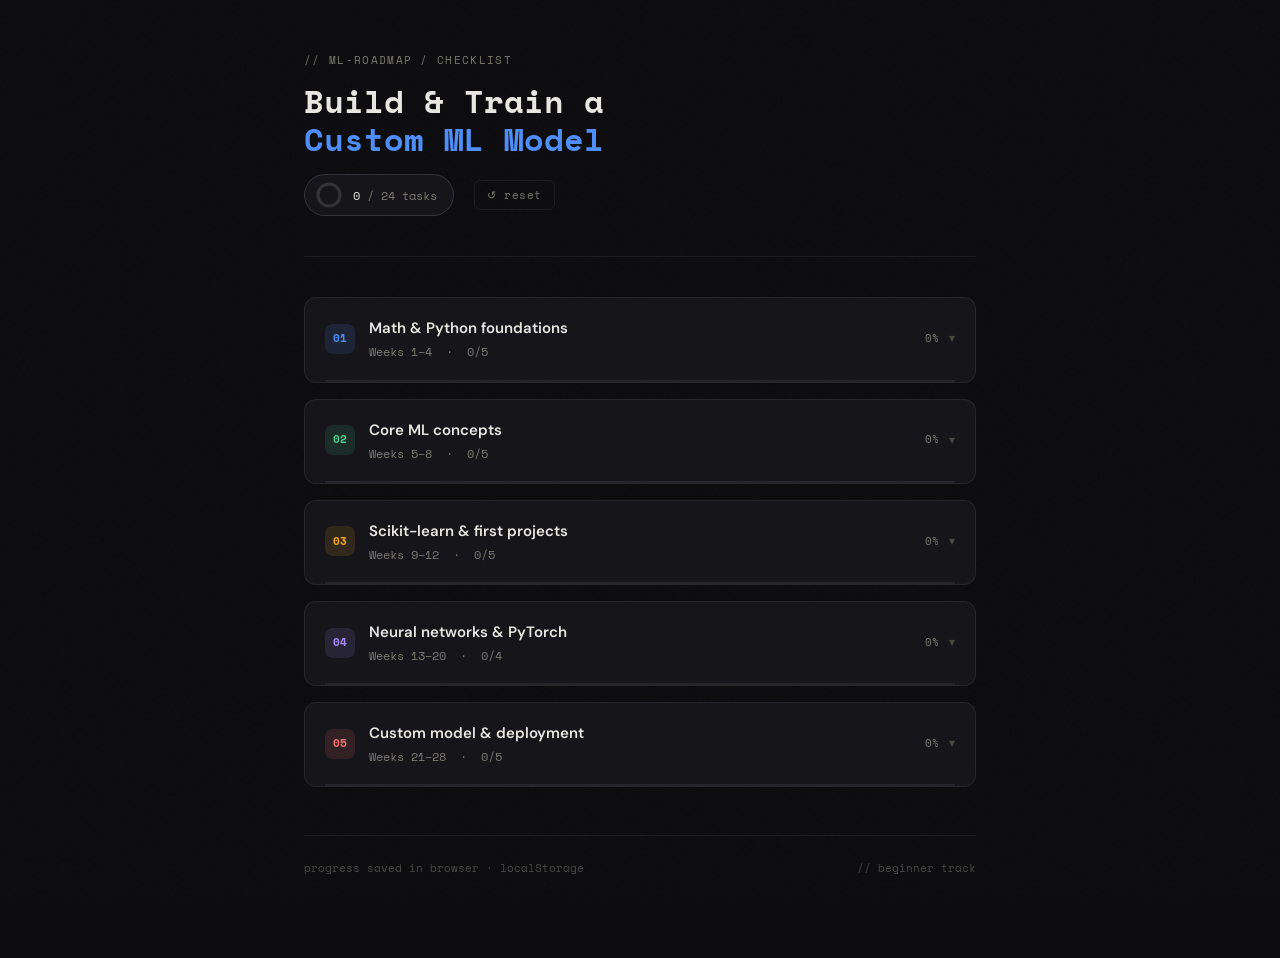
==== index.html @ 3097dc01 "Rename ml-roadmap.html to index.html" ====
<!DOCTYPE html>
<html lang="en">
<head>
<meta charset="UTF-8">
<meta name="viewport" content="width=device-width, initial-scale=1.0">
<title>ML Roadmap — Tan's Checklist</title>
<link rel="preconnect" href="https://fonts.googleapis.com">
<link href="https://fonts.googleapis.com/css2?family=Space+Mono:wght@400;700&family=DM+Sans:wght@300;400;500;600&display=swap" rel="stylesheet">
<style>
  :root {
    --bg: #0d0d0f;
    --surface: #16161a;
    --surface2: #1e1e24;
    --border: rgba(255,255,255,0.07);
    --border2: rgba(255,255,255,0.13);
    --text: #e8e6e0;
    --muted: #7a7870;
    --dim: #4a4845;

    --blue: #4f8ef7;
    --blue-bg: rgba(79,142,247,0.1);
    --green: #4ecb8d;
    --green-bg: rgba(78,203,141,0.1);
    --amber: #f5a623;
    --amber-bg: rgba(245,166,35,0.1);
    --purple: #a78bfa;
    --purple-bg: rgba(167,139,250,0.1);
    --coral: #f87171;
    --coral-bg: rgba(248,113,113,0.1);
  }

  *, *::before, *::after { box-sizing: border-box; margin: 0; padding: 0; }

  body {
    background: var(--bg);
    color: var(--text);
    font-family: 'DM Sans', sans-serif;
    font-size: 15px;
    line-height: 1.6;
    min-height: 100vh;
    padding: 0 0 80px;
  }

  /* noise texture overlay */
  body::before {
    content: '';
    position: fixed;
    inset: 0;
    background-image: url("data:image/svg+xml,%3Csvg viewBox='0 0 256 256' xmlns='http://www.w3.org/2000/svg'%3E%3Cfilter id='n'%3E%3CfeTurbulence type='fractalNoise' baseFrequency='0.9' numOctaves='4' stitchTiles='stitch'/%3E%3C/filter%3E%3Crect width='100%25' height='100%25' filter='url(%23n)' opacity='0.04'/%3E%3C/svg%3E");
    pointer-events: none;
    z-index: 0;
    opacity: 0.35;
  }

  .container {
    max-width: 720px;
    margin: 0 auto;
    padding: 0 24px;
    position: relative;
    z-index: 1;
  }

  /* Header */
  header {
    padding: 52px 0 40px;
    border-bottom: 1px solid var(--border);
    margin-bottom: 40px;
  }

  .header-label {
    font-family: 'Space Mono', monospace;
    font-size: 11px;
    color: var(--muted);
    letter-spacing: 0.12em;
    text-transform: uppercase;
    margin-bottom: 12px;
  }

  h1 {
    font-family: 'Space Mono', monospace;
    font-size: clamp(22px, 4vw, 32px);
    font-weight: 700;
    color: var(--text);
    line-height: 1.2;
    margin-bottom: 16px;
  }

  h1 span {
    color: var(--blue);
  }

  .header-meta {
    display: flex;
    align-items: center;
    gap: 20px;
    flex-wrap: wrap;
  }

  .progress-pill {
    display: flex;
    align-items: center;
    gap: 10px;
    background: var(--surface);
    border: 1px solid var(--border2);
    border-radius: 99px;
    padding: 6px 16px 6px 10px;
  }

  .progress-circle {
    width: 28px;
    height: 28px;
  }

  .progress-circle svg {
    transform: rotate(-90deg);
  }

  .progress-circle circle {
    fill: none;
    stroke-width: 3;
    stroke-linecap: round;
  }

  .progress-circle .track { stroke: var(--border2); }
  .progress-circle .fill { stroke: var(--blue); transition: stroke-dashoffset 0.5s ease; }

  .progress-text {
    font-family: 'Space Mono', monospace;
    font-size: 12px;
    color: var(--text);
  }

  .progress-text span {
    color: var(--muted);
  }

  .reset-btn {
    font-family: 'Space Mono', monospace;
    font-size: 11px;
    color: var(--muted);
    background: none;
    border: 1px solid var(--border);
    border-radius: 6px;
    padding: 6px 12px;
    cursor: pointer;
    transition: all 0.2s;
    letter-spacing: 0.05em;
  }

  .reset-btn:hover {
    color: var(--text);
    border-color: var(--border2);
    background: var(--surface);
  }

  /* Phase cards */
  .phase {
    margin-bottom: 16px;
    border-radius: 12px;
    border: 1px solid var(--border);
    background: var(--surface);
    overflow: hidden;
    transition: border-color 0.2s;
  }

  .phase:hover { border-color: var(--border2); }

  .phase-header {
    display: flex;
    align-items: center;
    gap: 14px;
    padding: 18px 20px;
    cursor: pointer;
    user-select: none;
    transition: background 0.15s;
  }

  .phase-header:hover { background: var(--surface2); }

  .phase-num {
    font-family: 'Space Mono', monospace;
    font-size: 11px;
    font-weight: 700;
    width: 30px;
    height: 30px;
    border-radius: 8px;
    display: flex;
    align-items: center;
    justify-content: center;
    flex-shrink: 0;
  }

  .phase-info { flex: 1; min-width: 0; }

  .phase-title {
    font-size: 15px;
    font-weight: 600;
    color: var(--text);
    margin-bottom: 2px;
  }

  .phase-sub {
    font-size: 12px;
    color: var(--muted);
    font-family: 'Space Mono', monospace;
  }

  .phase-right {
    display: flex;
    align-items: center;
    gap: 10px;
    flex-shrink: 0;
  }

  .phase-count {
    font-family: 'Space Mono', monospace;
    font-size: 11px;
    color: var(--muted);
  }

  .phase-chevron {
    color: var(--dim);
    font-size: 12px;
    transition: transform 0.25s ease;
  }

  .phase.open .phase-chevron { transform: rotate(180deg); }

  .phase-bar {
    height: 2px;
    background: var(--border);
    margin: 0 20px;
  }

  .phase-bar-fill {
    height: 2px;
    border-radius: 1px;
    transition: width 0.4s ease;
    width: 0%;
  }

  /* Tasks */
  .phase-body {
    display: none;
    padding: 14px 20px 20px;
  }

  .phase.open .phase-body { display: block; }

  .task {
    display: flex;
    align-items: flex-start;
    gap: 12px;
    padding: 10px 0;
    border-bottom: 1px solid var(--border);
    cursor: pointer;
    transition: opacity 0.15s;
  }

  .task:last-of-type { border-bottom: none; }
  .task:hover { opacity: 0.85; }

  .task-check {
    width: 20px;
    height: 20px;
    border-radius: 5px;
    border: 1.5px solid var(--dim);
    background: transparent;
    flex-shrink: 0;
    margin-top: 2px;
    display: flex;
    align-items: center;
    justify-content: center;
    transition: all 0.2s;
  }

  .task.done .task-check {
    border-color: var(--green);
    background: var(--green-bg);
  }

  .task.done .task-check::after {
    content: '';
    display: block;
    width: 5px;
    height: 9px;
    border: 2px solid var(--green);
    border-top: none;
    border-left: none;
    transform: rotate(45deg) translate(-1px, -1px);
  }

  .task-text {
    font-size: 14px;
    color: var(--text);
    flex: 1;
    line-height: 1.5;
    transition: color 0.2s;
  }

  .task.done .task-text {
    color: var(--dim);
    text-decoration: line-through;
    text-decoration-color: var(--muted);
  }

  .task-tag {
    font-family: 'Space Mono', monospace;
    font-size: 10px;
    padding: 2px 7px;
    border-radius: 4px;
    flex-shrink: 0;
    margin-top: 3px;
    letter-spacing: 0.04em;
  }

  /* Resources */
  .resources {
    margin-top: 16px;
    padding-top: 14px;
    border-top: 1px solid var(--border);
  }

  .res-label {
    font-family: 'Space Mono', monospace;
    font-size: 10px;
    color: var(--dim);
    letter-spacing: 0.1em;
    text-transform: uppercase;
    margin-bottom: 10px;
  }

  .res-chips {
    display: flex;
    flex-wrap: wrap;
    gap: 6px;
  }

  .res-chip {
    font-size: 12px;
    padding: 5px 11px;
    border-radius: 6px;
    border: 1px solid var(--border2);
    color: var(--muted);
    background: var(--surface2);
    cursor: default;
    transition: all 0.15s;
  }

  .res-chip:hover {
    color: var(--text);
    border-color: rgba(255,255,255,0.2);
  }

  /* Footer total */
  .footer {
    margin-top: 48px;
    padding-top: 24px;
    border-top: 1px solid var(--border);
    display: flex;
    align-items: center;
    justify-content: space-between;
    flex-wrap: wrap;
    gap: 12px;
  }

  .footer-note {
    font-family: 'Space Mono', monospace;
    font-size: 11px;
    color: var(--dim);
  }

  .footer-note a {
    color: var(--muted);
    text-decoration: none;
  }

  /* Animations */
  @keyframes fadeIn {
    from { opacity: 0; transform: translateY(12px); }
    to   { opacity: 1; transform: translateY(0); }
  }

  .phase {
    animation: fadeIn 0.4s ease both;
  }

  .phase:nth-child(1) { animation-delay: 0.05s; }
  .phase:nth-child(2) { animation-delay: 0.1s; }
  .phase:nth-child(3) { animation-delay: 0.15s; }
  .phase:nth-child(4) { animation-delay: 0.2s; }
  .phase:nth-child(5) { animation-delay: 0.25s; }

  @media (max-width: 520px) {
    .phase-header { padding: 14px 16px; }
    .phase-body { padding: 12px 16px 16px; }
    .phase-bar { margin: 0 16px; }
  }
</style>
</head>
<body>
<div class="container">
  <header>
    <div class="header-label">// ml-roadmap / checklist</div>
    <h1>Build &amp; Train a<br><span>Custom ML Model</span></h1>
    <div class="header-meta">
      <div class="progress-pill">
        <div class="progress-circle">
          <svg width="28" height="28" viewBox="0 0 28 28">
            <circle class="track" cx="14" cy="14" r="11" stroke-dasharray="69.1" stroke-dashoffset="0"/>
            <circle class="fill" id="global-ring" cx="14" cy="14" r="11" stroke-dasharray="69.1" stroke-dashoffset="69.1"/>
          </svg>
        </div>
        <span class="progress-text" id="global-text">0 <span>/ 24 tasks</span></span>
      </div>
      <button class="reset-btn" onclick="resetAll()">↺ reset</button>
    </div>
  </header>

  <div id="phases"></div>

  <div class="footer">
    <span class="footer-note">progress saved in browser · localStorage</span>
    <span class="footer-note">// beginner track</span>
  </div>
</div>

<script>
const PHASES = [
  {
    title: "Math & Python foundations",
    weeks: "Weeks 1–4",
    color: "#4f8ef7",
    colorBg: "rgba(79,142,247,0.12)",
    tasks: [
      { text: "Review linear algebra basics: vectors, matrices, dot products", tag: "Math" },
      { text: "Learn calculus fundamentals: derivatives and the chain rule", tag: "Math" },
      { text: "Get comfortable with probability & statistics (mean, variance, distributions)", tag: "Math" },
      { text: "Set up Python environment with conda or venv", tag: "Python" },
      { text: "Practice NumPy and pandas for data manipulation", tag: "Python" },
    ],
    resources: ["3Blue1Brown (YouTube)", "Khan Academy", "fast.ai Practical DL", "NumPy docs"]
  },
  {
    title: "Core ML concepts",
    weeks: "Weeks 5–8",
    color: "#4ecb8d",
    colorBg: "rgba(78,203,141,0.12)",
    tasks: [
      { text: "Understand supervised vs unsupervised learning", tag: "Theory" },
      { text: "Learn the train/validation/test split concept", tag: "Theory" },
      { text: "Implement linear regression from scratch with NumPy", tag: "Code" },
      { text: "Implement logistic regression and understand loss functions", tag: "Code" },
      { text: "Understand gradient descent and how models learn", tag: "Theory" },
    ],
    resources: ["Hands-On ML (Géron)", "StatQuest (YouTube)", "Kaggle Learn", "scikit-learn docs"]
  },
  {
    title: "Scikit-learn & first projects",
    weeks: "Weeks 9–12",
    color: "#f5a623",
    colorBg: "rgba(245,166,35,0.12)",
    tasks: [
      { text: "Build decision trees and random forests with scikit-learn", tag: "Code" },
      { text: "Learn cross-validation, overfitting, and regularization", tag: "Theory" },
      { text: "Complete a Kaggle competition (Titanic or House Prices)", tag: "Project" },
      { text: "Learn feature engineering and data preprocessing pipelines", tag: "Code" },
      { text: "Evaluate models with precision, recall, F1, and confusion matrices", tag: "Theory" },
    ],
    resources: ["Kaggle Competitions", "scikit-learn User Guide", "Towards Data Science"]
  },
  {
    title: "Neural networks & PyTorch",
    weeks: "Weeks 13–20",
    color: "#a78bfa",
    colorBg: "rgba(167,139,250,0.12)",
    tasks: [
      { text: "Understand how neural networks work: layers, activations, backprop", tag: "Theory" },
      { text: "Learn PyTorch: tensors, autograd, and training loops", tag: "Code" },
      { text: "Train a simple feedforward network on a real dataset (e.g. MNIST)", tag: "Project" },
      { text: "Experiment with CNNs for image data or RNNs for sequences", tag: "Code" },
    ],
    resources: ["fast.ai course", "PyTorch tutorials", "Deep Learning (Goodfellow)", "Papers With Code"]
  },
  {
    title: "Custom model & deployment",
    weeks: "Weeks 21–28",
    color: "#f87171",
    colorBg: "rgba(248,113,113,0.12)",
    tasks: [
      { text: "Define your problem clearly: data sources, target variable, success metric", tag: "Plan" },
      { text: "Collect, clean, and explore your dataset (EDA)", tag: "Data" },
      { text: "Train and iterate on your custom model architecture", tag: "Train" },
      { text: "Tune hyperparameters with a systematic approach", tag: "Train" },
      { text: "Package and deploy the model (Flask API or Hugging Face Spaces)", tag: "Deploy" },
    ],
    resources: ["Hugging Face Spaces", "W&B for experiment tracking", "Streamlit for demos", "ONNX for export"]
  }
];

const TAG_COLORS = {
  Math:    ["rgba(79,142,247,0.15)",  "#4f8ef7"],
  Python:  ["rgba(78,203,141,0.15)",  "#4ecb8d"],
  Theory:  ["rgba(167,139,250,0.15)", "#a78bfa"],
  Code:    ["rgba(245,166,35,0.15)",  "#f5a623"],
  Project: ["rgba(78,203,141,0.15)",  "#4ecb8d"],
  Plan:    ["rgba(248,113,113,0.15)", "#f87171"],
  Data:    ["rgba(245,166,35,0.15)",  "#f5a623"],
  Train:   ["rgba(167,139,250,0.15)", "#a78bfa"],
  Deploy:  ["rgba(248,113,113,0.15)", "#f87171"],
};

const STORAGE_KEY = "ml_roadmap_v1";
let state = {};

function load() {
  try { state = JSON.parse(localStorage.getItem(STORAGE_KEY)) || {}; } catch { state = {}; }
}

function save() {
  localStorage.setItem(STORAGE_KEY, JSON.stringify(state));
}

const TOTAL = PHASES.reduce((s, p) => s + p.tasks.length, 0);

function toggleTask(pid, tid) {
  const key = `${pid}_${tid}`;
  state[key] = !state[key];
  save();
  render();
}

function togglePhase(pid) {
  const key = `open_${pid}`;
  state[key] = !state[key];
  save();
  render();
}

function resetAll() {
  if (!confirm("Reset all progress?")) return;
  state = {};
  save();
  render();
}

function render() {
  const container = document.getElementById("phases");
  container.innerHTML = "";

  let totalDone = 0;

  PHASES.forEach((phase, pi) => {
    const isOpen = !!state[`open_${pi}`];
    const doneTasks = phase.tasks.filter((_, ti) => state[`${pi}_${ti}`]).length;
    totalDone += doneTasks;
    const pct = phase.tasks.length ? Math.round(doneTasks / phase.tasks.length * 100) : 0;

    const [tc, tt] = [phase.colorBg, phase.color];

    const div = document.createElement("div");
    div.className = "phase" + (isOpen ? " open" : "");

    div.innerHTML = `
      <div class="phase-header" onclick="togglePhase(${pi})">
        <div class="phase-num" style="background:${tc};color:${tt}">0${pi+1}</div>
        <div class="phase-info">
          <div class="phase-title">${phase.title}</div>
          <div class="phase-sub">${phase.weeks} &nbsp;·&nbsp; ${doneTasks}/${phase.tasks.length}</div>
        </div>
        <div class="phase-right">
          <span class="phase-count">${pct}%</span>
          <span class="phase-chevron">▾</span>
        </div>
      </div>
      <div class="phase-bar">
        <div class="phase-bar-fill" style="width:${pct}%;background:${phase.color}"></div>
      </div>
      <div class="phase-body">
        ${phase.tasks.map((t, ti) => {
          const done = !!state[`${pi}_${ti}`];
          const [bg, col] = TAG_COLORS[t.tag] || ["rgba(255,255,255,0.08)","#888"];
          return `<div class="task${done ? ' done' : ''}" onclick="toggleTask(${pi},${ti})">
            <div class="task-check"></div>
            <div class="task-text">${t.text}</div>
            <span class="task-tag" style="background:${bg};color:${col}">${t.tag}</span>
          </div>`;
        }).join("")}
        <div class="resources">
          <div class="res-label">Resources</div>
          <div class="res-chips">
            ${phase.resources.map(r => `<span class="res-chip">${r}</span>`).join("")}
          </div>
        </div>
      </div>
    `;

    container.appendChild(div);
  });

  // Update global progress
  const pct = Math.round(totalDone / TOTAL * 100);
  const circ = 2 * Math.PI * 11;
  const offset = circ - (pct / 100) * circ;
  document.getElementById("global-ring").style.strokeDashoffset = offset;
  document.getElementById("global-text").innerHTML = `${totalDone} <span>/ ${TOTAL} tasks</span>`;
}

load();
render();
</script>
</body>
</html>
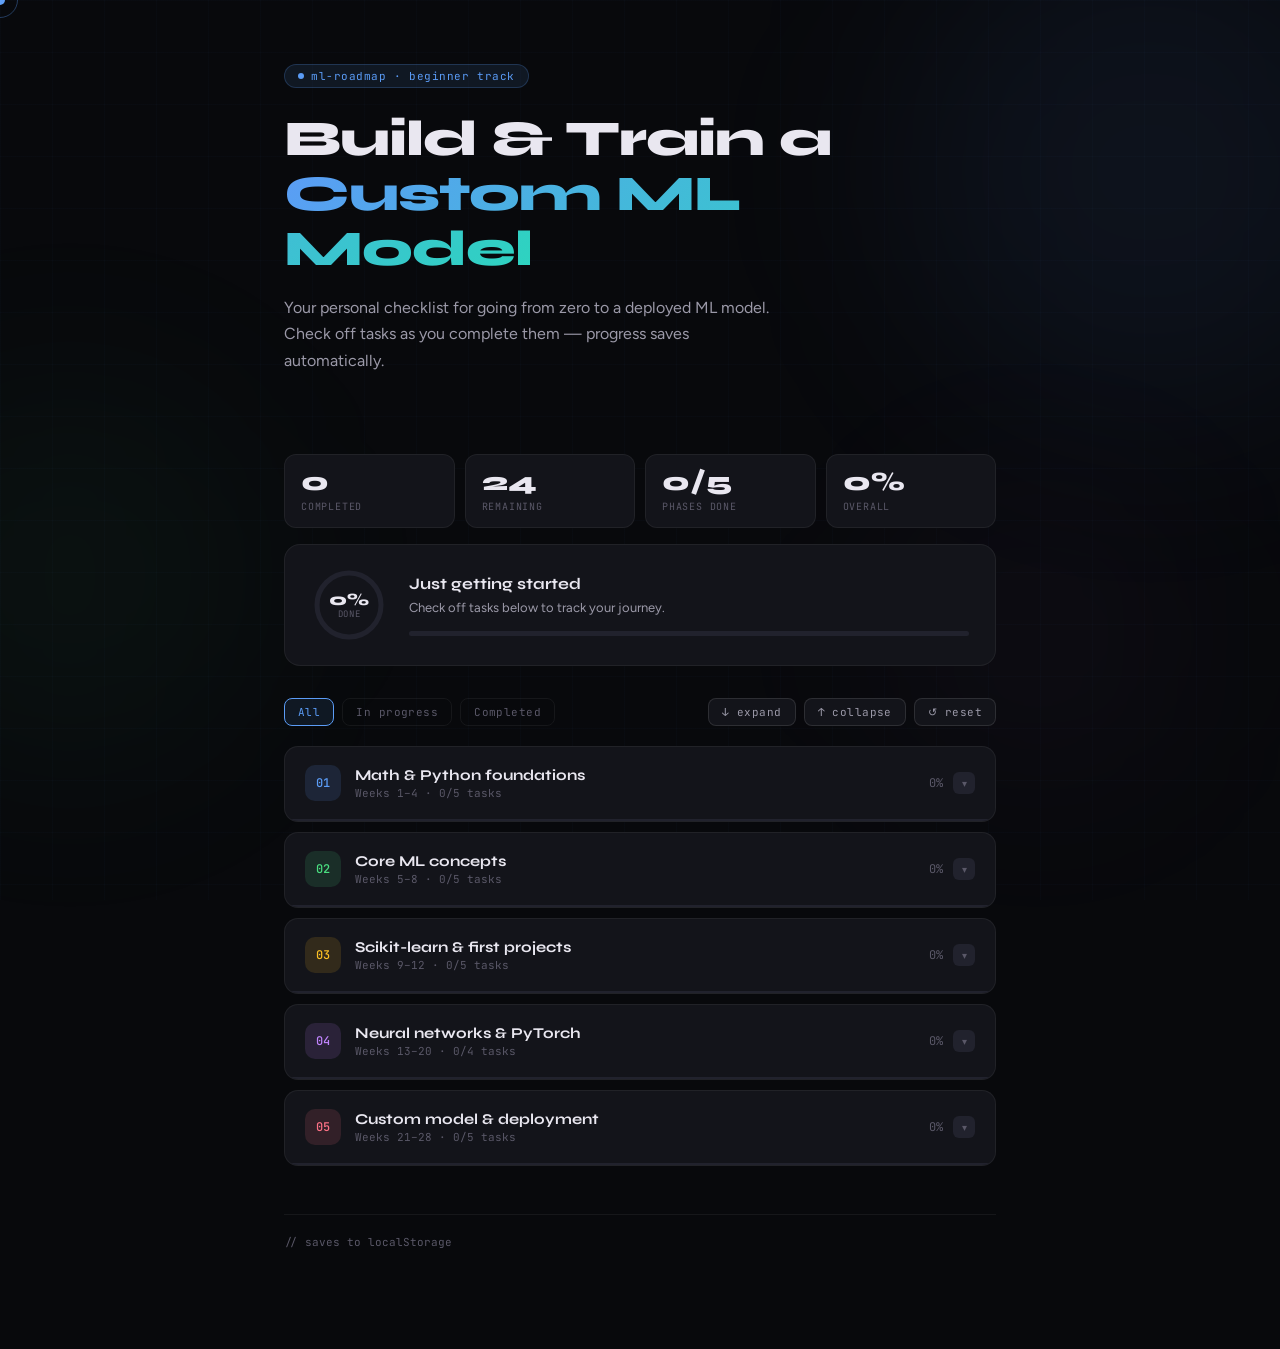
==== commit c38f57b4: "Update index.html" ====
--- a/index.html
+++ b/index.html
@@ -3,608 +3,907 @@
 <head>
 <meta charset="UTF-8">
 <meta name="viewport" content="width=device-width, initial-scale=1.0">
-<title>ML Roadmap — Tan's Checklist</title>
+<title>ML Roadmap — Checklist</title>
 <link rel="preconnect" href="https://fonts.googleapis.com">
-<link href="https://fonts.googleapis.com/css2?family=Space+Mono:wght@400;700&family=DM+Sans:wght@300;400;500;600&display=swap" rel="stylesheet">
+<link href="https://fonts.googleapis.com/css2?family=Syne:wght@400;700;800&family=JetBrains+Mono:wght@400;500&family=Figtree:wght@300;400;500;600&display=swap" rel="stylesheet">
 <style>
-  :root {
-    --bg: #0d0d0f;
-    --surface: #16161a;
-    --surface2: #1e1e24;
-    --border: rgba(255,255,255,0.07);
-    --border2: rgba(255,255,255,0.13);
-    --text: #e8e6e0;
-    --muted: #7a7870;
-    --dim: #4a4845;
-
-    --blue: #4f8ef7;
-    --blue-bg: rgba(79,142,247,0.1);
-    --green: #4ecb8d;
-    --green-bg: rgba(78,203,141,0.1);
-    --amber: #f5a623;
-    --amber-bg: rgba(245,166,35,0.1);
-    --purple: #a78bfa;
-    --purple-bg: rgba(167,139,250,0.1);
-    --coral: #f87171;
-    --coral-bg: rgba(248,113,113,0.1);
-  }
-
-  *, *::before, *::after { box-sizing: border-box; margin: 0; padding: 0; }
-
-  body {
-    background: var(--bg);
-    color: var(--text);
-    font-family: 'DM Sans', sans-serif;
-    font-size: 15px;
-    line-height: 1.6;
-    min-height: 100vh;
-    padding: 0 0 80px;
-  }
-
-  /* noise texture overlay */
-  body::before {
-    content: '';
-    position: fixed;
-    inset: 0;
-    background-image: url("data:image/svg+xml,%3Csvg viewBox='0 0 256 256' xmlns='http://www.w3.org/2000/svg'%3E%3Cfilter id='n'%3E%3CfeTurbulence type='fractalNoise' baseFrequency='0.9' numOctaves='4' stitchTiles='stitch'/%3E%3C/filter%3E%3Crect width='100%25' height='100%25' filter='url(%23n)' opacity='0.04'/%3E%3C/svg%3E");
-    pointer-events: none;
-    z-index: 0;
-    opacity: 0.35;
-  }
-
-  .container {
-    max-width: 720px;
-    margin: 0 auto;
-    padding: 0 24px;
-    position: relative;
-    z-index: 1;
-  }
-
-  /* Header */
-  header {
-    padding: 52px 0 40px;
-    border-bottom: 1px solid var(--border);
-    margin-bottom: 40px;
-  }
-
-  .header-label {
-    font-family: 'Space Mono', monospace;
-    font-size: 11px;
-    color: var(--muted);
-    letter-spacing: 0.12em;
-    text-transform: uppercase;
-    margin-bottom: 12px;
-  }
-
-  h1 {
-    font-family: 'Space Mono', monospace;
-    font-size: clamp(22px, 4vw, 32px);
-    font-weight: 700;
-    color: var(--text);
-    line-height: 1.2;
-    margin-bottom: 16px;
-  }
-
-  h1 span {
-    color: var(--blue);
-  }
-
-  .header-meta {
-    display: flex;
-    align-items: center;
-    gap: 20px;
-    flex-wrap: wrap;
-  }
-
-  .progress-pill {
-    display: flex;
-    align-items: center;
-    gap: 10px;
-    background: var(--surface);
-    border: 1px solid var(--border2);
-    border-radius: 99px;
-    padding: 6px 16px 6px 10px;
-  }
-
-  .progress-circle {
-    width: 28px;
-    height: 28px;
-  }
-
-  .progress-circle svg {
-    transform: rotate(-90deg);
-  }
-
-  .progress-circle circle {
-    fill: none;
-    stroke-width: 3;
-    stroke-linecap: round;
-  }
-
-  .progress-circle .track { stroke: var(--border2); }
-  .progress-circle .fill { stroke: var(--blue); transition: stroke-dashoffset 0.5s ease; }
-
-  .progress-text {
-    font-family: 'Space Mono', monospace;
-    font-size: 12px;
-    color: var(--text);
-  }
-
-  .progress-text span {
-    color: var(--muted);
-  }
-
-  .reset-btn {
-    font-family: 'Space Mono', monospace;
-    font-size: 11px;
-    color: var(--muted);
-    background: none;
-    border: 1px solid var(--border);
-    border-radius: 6px;
-    padding: 6px 12px;
-    cursor: pointer;
-    transition: all 0.2s;
-    letter-spacing: 0.05em;
-  }
-
-  .reset-btn:hover {
-    color: var(--text);
-    border-color: var(--border2);
-    background: var(--surface);
-  }
-
-  /* Phase cards */
-  .phase {
-    margin-bottom: 16px;
-    border-radius: 12px;
-    border: 1px solid var(--border);
-    background: var(--surface);
-    overflow: hidden;
-    transition: border-color 0.2s;
-  }
-
-  .phase:hover { border-color: var(--border2); }
-
-  .phase-header {
-    display: flex;
-    align-items: center;
-    gap: 14px;
-    padding: 18px 20px;
-    cursor: pointer;
-    user-select: none;
-    transition: background 0.15s;
-  }
-
-  .phase-header:hover { background: var(--surface2); }
-
-  .phase-num {
-    font-family: 'Space Mono', monospace;
-    font-size: 11px;
-    font-weight: 700;
-    width: 30px;
-    height: 30px;
-    border-radius: 8px;
-    display: flex;
-    align-items: center;
-    justify-content: center;
-    flex-shrink: 0;
-  }
-
-  .phase-info { flex: 1; min-width: 0; }
-
-  .phase-title {
-    font-size: 15px;
-    font-weight: 600;
-    color: var(--text);
-    margin-bottom: 2px;
-  }
-
-  .phase-sub {
-    font-size: 12px;
-    color: var(--muted);
-    font-family: 'Space Mono', monospace;
-  }
-
-  .phase-right {
-    display: flex;
-    align-items: center;
-    gap: 10px;
-    flex-shrink: 0;
-  }
-
-  .phase-count {
-    font-family: 'Space Mono', monospace;
-    font-size: 11px;
-    color: var(--muted);
-  }
-
-  .phase-chevron {
-    color: var(--dim);
-    font-size: 12px;
-    transition: transform 0.25s ease;
-  }
-
-  .phase.open .phase-chevron { transform: rotate(180deg); }
-
-  .phase-bar {
-    height: 2px;
-    background: var(--border);
-    margin: 0 20px;
-  }
-
-  .phase-bar-fill {
-    height: 2px;
-    border-radius: 1px;
-    transition: width 0.4s ease;
-    width: 0%;
-  }
-
-  /* Tasks */
-  .phase-body {
-    display: none;
-    padding: 14px 20px 20px;
-  }
-
-  .phase.open .phase-body { display: block; }
-
-  .task {
-    display: flex;
-    align-items: flex-start;
-    gap: 12px;
-    padding: 10px 0;
-    border-bottom: 1px solid var(--border);
-    cursor: pointer;
-    transition: opacity 0.15s;
-  }
-
-  .task:last-of-type { border-bottom: none; }
-  .task:hover { opacity: 0.85; }
-
-  .task-check {
-    width: 20px;
-    height: 20px;
-    border-radius: 5px;
-    border: 1.5px solid var(--dim);
-    background: transparent;
-    flex-shrink: 0;
-    margin-top: 2px;
-    display: flex;
-    align-items: center;
-    justify-content: center;
-    transition: all 0.2s;
-  }
-
-  .task.done .task-check {
-    border-color: var(--green);
-    background: var(--green-bg);
-  }
-
-  .task.done .task-check::after {
-    content: '';
-    display: block;
-    width: 5px;
-    height: 9px;
-    border: 2px solid var(--green);
-    border-top: none;
-    border-left: none;
-    transform: rotate(45deg) translate(-1px, -1px);
-  }
-
-  .task-text {
-    font-size: 14px;
-    color: var(--text);
-    flex: 1;
-    line-height: 1.5;
-    transition: color 0.2s;
-  }
-
-  .task.done .task-text {
-    color: var(--dim);
-    text-decoration: line-through;
-    text-decoration-color: var(--muted);
-  }
-
-  .task-tag {
-    font-family: 'Space Mono', monospace;
-    font-size: 10px;
-    padding: 2px 7px;
-    border-radius: 4px;
-    flex-shrink: 0;
-    margin-top: 3px;
-    letter-spacing: 0.04em;
-  }
-
-  /* Resources */
-  .resources {
-    margin-top: 16px;
-    padding-top: 14px;
-    border-top: 1px solid var(--border);
-  }
-
-  .res-label {
-    font-family: 'Space Mono', monospace;
-    font-size: 10px;
-    color: var(--dim);
-    letter-spacing: 0.1em;
-    text-transform: uppercase;
-    margin-bottom: 10px;
-  }
-
-  .res-chips {
-    display: flex;
-    flex-wrap: wrap;
-    gap: 6px;
-  }
-
-  .res-chip {
-    font-size: 12px;
-    padding: 5px 11px;
-    border-radius: 6px;
-    border: 1px solid var(--border2);
-    color: var(--muted);
-    background: var(--surface2);
-    cursor: default;
-    transition: all 0.15s;
-  }
-
-  .res-chip:hover {
-    color: var(--text);
-    border-color: rgba(255,255,255,0.2);
-  }
-
-  /* Footer total */
-  .footer {
-    margin-top: 48px;
-    padding-top: 24px;
-    border-top: 1px solid var(--border);
-    display: flex;
-    align-items: center;
-    justify-content: space-between;
-    flex-wrap: wrap;
-    gap: 12px;
-  }
-
-  .footer-note {
-    font-family: 'Space Mono', monospace;
-    font-size: 11px;
-    color: var(--dim);
-  }
-
-  .footer-note a {
-    color: var(--muted);
-    text-decoration: none;
-  }
-
-  /* Animations */
-  @keyframes fadeIn {
-    from { opacity: 0; transform: translateY(12px); }
-    to   { opacity: 1; transform: translateY(0); }
-  }
-
-  .phase {
-    animation: fadeIn 0.4s ease both;
-  }
-
-  .phase:nth-child(1) { animation-delay: 0.05s; }
-  .phase:nth-child(2) { animation-delay: 0.1s; }
-  .phase:nth-child(3) { animation-delay: 0.15s; }
-  .phase:nth-child(4) { animation-delay: 0.2s; }
-  .phase:nth-child(5) { animation-delay: 0.25s; }
-
-  @media (max-width: 520px) {
-    .phase-header { padding: 14px 16px; }
-    .phase-body { padding: 12px 16px 16px; }
-    .phase-bar { margin: 0 16px; }
-  }
+:root {
+  --bg: #08090c;
+  --bg2: #0f1015;
+  --surface: #13141a;
+  --surface2: #1a1b23;
+  --surface3: #21222d;
+  --border: rgba(255,255,255,0.06);
+  --border2: rgba(255,255,255,0.11);
+  --border3: rgba(255,255,255,0.18);
+  --text: #e9e7f0;
+  --text2: #9b99a8;
+  --text3: #5a5868;
+  --blue: #5b9cf6;
+  --blue2: #3b7de8;
+  --green: #4ade80;
+  --green2: #22c55e;
+  --amber: #fbbf24;
+  --purple: #c084fc;
+  --coral: #fb7185;
+  --teal: #2dd4bf;
+}
+
+*, *::before, *::after { box-sizing: border-box; margin: 0; padding: 0; }
+html { scroll-behavior: smooth; }
+
+body {
+  background: var(--bg);
+  color: var(--text);
+  font-family: 'Figtree', sans-serif;
+  min-height: 100vh;
+  overflow-x: hidden;
+  cursor: none;
+}
+
+/* Custom cursor */
+#cursor {
+  position: fixed;
+  width: 10px; height: 10px;
+  background: var(--blue);
+  border-radius: 50%;
+  pointer-events: none;
+  z-index: 9999;
+  transform: translate(-50%, -50%);
+  transition: width 0.2s, height 0.2s, background 0.2s;
+  mix-blend-mode: screen;
+}
+#cursor-ring {
+  position: fixed;
+  width: 36px; height: 36px;
+  border: 1.5px solid rgba(91,156,246,0.35);
+  border-radius: 50%;
+  pointer-events: none;
+  z-index: 9998;
+  transform: translate(-50%, -50%);
+  transition: width 0.25s, height 0.25s, border-color 0.2s;
+}
+body.hovering #cursor { width: 16px; height: 16px; background: var(--green); }
+body.hovering #cursor-ring { width: 50px; height: 50px; border-color: rgba(74,222,128,0.3); }
+
+/* Grid bg */
+body::before {
+  content: '';
+  position: fixed; inset: 0;
+  background-image:
+    linear-gradient(rgba(91,156,246,0.022) 1px, transparent 1px),
+    linear-gradient(90deg, rgba(91,156,246,0.022) 1px, transparent 1px);
+  background-size: 52px 52px;
+  pointer-events: none;
+  z-index: 0;
+}
+
+/* Glow blobs */
+.blob {
+  position: fixed;
+  border-radius: 50%;
+  filter: blur(100px);
+  pointer-events: none;
+  z-index: 0;
+  animation: blobFloat 10s ease-in-out infinite;
+}
+.blob-1 { width: 500px; height: 500px; background: rgba(91,156,246,0.065); top: -80px; right: -120px; animation-delay: 0s; }
+.blob-2 { width: 380px; height: 380px; background: rgba(74,222,128,0.045); bottom: 15%; left: -120px; animation-delay: 3.5s; }
+.blob-3 { width: 280px; height: 280px; background: rgba(192,132,252,0.04); top: 55%; right: 8%; animation-delay: 6s; }
+@keyframes blobFloat {
+  0%,100% { transform: translateY(0) scale(1); }
+  50% { transform: translateY(-20px) scale(1.06); }
+}
+
+.container {
+  max-width: 760px;
+  margin: 0 auto;
+  padding: 0 24px 100px;
+  position: relative;
+  z-index: 1;
+}
+
+/* Toast */
+#toast {
+  position: fixed;
+  bottom: 32px; left: 50%;
+  transform: translateX(-50%) translateY(16px);
+  background: var(--surface3);
+  border: 1px solid var(--border2);
+  border-radius: 12px;
+  padding: 11px 20px;
+  font-size: 13px;
+  color: var(--text);
+  z-index: 1000;
+  opacity: 0;
+  transition: opacity 0.3s, transform 0.3s;
+  pointer-events: none;
+  white-space: nowrap;
+}
+#toast.show { opacity: 1; transform: translateX(-50%) translateY(0); }
+
+/* Header */
+header { padding: 64px 0 44px; }
+
+.header-tag {
+  display: inline-flex;
+  align-items: center;
+  gap: 7px;
+  font-family: 'JetBrains Mono', monospace;
+  font-size: 11px;
+  color: var(--blue);
+  background: rgba(91,156,246,0.1);
+  border: 1px solid rgba(91,156,246,0.22);
+  border-radius: 99px;
+  padding: 4px 13px;
+  margin-bottom: 24px;
+  letter-spacing: 0.05em;
+}
+.pulse-dot {
+  width: 6px; height: 6px;
+  background: var(--blue);
+  border-radius: 50%;
+  animation: blink 1.8s ease-in-out infinite;
+}
+@keyframes blink { 0%,100%{opacity:1} 50%{opacity:0.25} }
+
+h1 {
+  font-family: 'Syne', sans-serif;
+  font-size: clamp(30px, 5.5vw, 50px);
+  font-weight: 800;
+  line-height: 1.1;
+  letter-spacing: -0.02em;
+  margin-bottom: 18px;
+}
+h1 em {
+  font-style: normal;
+  background: linear-gradient(135deg, var(--blue) 0%, var(--teal) 100%);
+  -webkit-background-clip: text;
+  -webkit-text-fill-color: transparent;
+  background-clip: text;
+}
+
+.header-desc {
+  font-size: 16px;
+  color: var(--text2);
+  max-width: 500px;
+  line-height: 1.65;
+  margin-bottom: 36px;
+}
+
+/* Stats */
+.stats-bar {
+  display: grid;
+  grid-template-columns: repeat(4, 1fr);
+  gap: 10px;
+  margin-bottom: 16px;
+}
+.stat-card {
+  background: var(--surface);
+  border: 1px solid var(--border);
+  border-radius: 12px;
+  padding: 14px 16px;
+  transition: border-color 0.2s, transform 0.2s;
+}
+.stat-card:hover { border-color: var(--border2); transform: translateY(-2px); }
+.stat-val {
+  font-family: 'Syne', sans-serif;
+  font-size: 26px;
+  font-weight: 800;
+  color: var(--text);
+  line-height: 1;
+  margin-bottom: 5px;
+  transition: color 0.3s;
+}
+.stat-label {
+  font-family: 'JetBrains Mono', monospace;
+  font-size: 10px;
+  color: var(--text3);
+  text-transform: uppercase;
+  letter-spacing: 0.08em;
+}
+
+/* Global progress */
+.global-progress {
+  display: flex;
+  align-items: center;
+  gap: 22px;
+  background: var(--surface);
+  border: 1px solid var(--border);
+  border-radius: 16px;
+  padding: 22px 26px;
+  margin-bottom: 32px;
+}
+
+.ring-wrap { position: relative; flex-shrink: 0; }
+.ring-wrap svg { transform: rotate(-90deg); display: block; }
+.ring-track { fill: none; stroke: var(--surface3); stroke-width: 5; }
+.ring-fill {
+  fill: none; stroke-width: 5; stroke-linecap: round;
+  stroke: url(#rg);
+  transition: stroke-dashoffset 0.7s cubic-bezier(0.34,1.56,0.64,1);
+}
+.ring-center {
+  position: absolute; inset: 0;
+  display: flex; flex-direction: column;
+  align-items: center; justify-content: center;
+}
+.ring-pct-text {
+  font-family: 'Syne', sans-serif;
+  font-size: 17px; font-weight: 800;
+  color: var(--text); line-height: 1;
+}
+.ring-pct-sub {
+  font-size: 9px;
+  color: var(--text3);
+  font-family: 'JetBrains Mono', monospace;
+  text-transform: uppercase; letter-spacing: 0.06em;
+}
+
+.progress-info { flex: 1; }
+.progress-title {
+  font-family: 'Syne', sans-serif;
+  font-size: 16px; font-weight: 700;
+  margin-bottom: 5px;
+}
+.progress-sub { font-size: 13px; color: var(--text2); margin-bottom: 14px; line-height: 1.5; }
+.prog-bar-outer {
+  height: 5px; background: var(--surface3); border-radius: 3px; overflow: hidden;
+}
+.prog-bar-inner {
+  height: 5px; border-radius: 3px;
+  background: linear-gradient(90deg, var(--blue2), var(--teal));
+  transition: width 0.7s cubic-bezier(0.34,1.56,0.64,1);
+  position: relative;
+}
+.prog-bar-inner::after {
+  content: '';
+  position: absolute; right: 0; top: 0; bottom: 0; width: 32px;
+  background: linear-gradient(90deg, transparent, rgba(255,255,255,0.25));
+}
+
+/* Milestone */
+.milestone-banner {
+  background: linear-gradient(135deg, rgba(74,222,128,0.07), rgba(45,212,191,0.04));
+  border: 1px solid rgba(74,222,128,0.18);
+  border-radius: 12px;
+  padding: 14px 18px;
+  margin-bottom: 16px;
+  display: none;
+  align-items: center;
+  gap: 12px;
+  animation: fadeUp 0.4s ease;
+}
+.milestone-banner.visible { display: flex; }
+@keyframes fadeUp {
+  from { opacity: 0; transform: translateY(8px); }
+  to   { opacity: 1; transform: translateY(0); }
+}
+.m-icon { font-size: 24px; }
+.m-title { font-size: 14px; font-weight: 600; color: var(--green); }
+.m-sub { font-size: 12px; color: var(--text2); margin-top: 2px; }
+
+/* Filter + controls */
+.toolbar {
+  display: flex;
+  align-items: center;
+  gap: 8px;
+  margin-bottom: 20px;
+  flex-wrap: wrap;
+}
+.filter-tab {
+  font-family: 'JetBrains Mono', monospace;
+  font-size: 11px;
+  padding: 6px 13px;
+  border-radius: 8px;
+  border: 1px solid var(--border);
+  background: transparent;
+  color: var(--text3);
+  cursor: pointer;
+  transition: all 0.18s;
+  letter-spacing: 0.04em;
+}
+.filter-tab:hover { border-color: var(--border2); color: var(--text2); }
+.filter-tab.active { border-color: var(--blue); background: rgba(91,156,246,0.1); color: var(--blue); }
+
+.ctrl-btn {
+  font-family: 'JetBrains Mono', monospace;
+  font-size: 11px;
+  padding: 6px 13px;
+  border-radius: 8px;
+  border: 1px solid var(--border2);
+  background: var(--surface);
+  color: var(--text2);
+  cursor: pointer;
+  transition: all 0.18s;
+  letter-spacing: 0.04em;
+}
+.ctrl-btn:hover { background: var(--surface2); color: var(--text); border-color: var(--border3); }
+.ctrl-btn.red:hover { border-color: var(--coral); color: var(--coral); }
+
+.spacer { flex: 1; }
+
+.streak {
+  display: none;
+  align-items: center;
+  gap: 5px;
+  font-family: 'JetBrains Mono', monospace;
+  font-size: 11px;
+  color: var(--amber);
+  background: rgba(251,191,36,0.1);
+  border: 1px solid rgba(251,191,36,0.2);
+  border-radius: 99px;
+  padding: 4px 12px;
+}
+.streak.show { display: flex; }
+
+/* Phases */
+.phase {
+  margin-bottom: 10px;
+  border-radius: 14px;
+  border: 1px solid var(--border);
+  background: var(--surface);
+  overflow: hidden;
+  transition: border-color 0.25s;
+  animation: fadeUp 0.45s ease both;
+}
+.phase:hover { border-color: var(--border2); }
+.phase.complete { border-color: rgba(74,222,128,0.22); }
+
+.phase-header {
+  display: flex; align-items: center; gap: 14px;
+  padding: 18px 20px;
+  cursor: pointer; user-select: none;
+  transition: background 0.15s;
+}
+.phase-header:hover { background: var(--surface2); }
+
+.phase-icon {
+  width: 36px; height: 36px; border-radius: 10px;
+  display: flex; align-items: center; justify-content: center;
+  font-family: 'JetBrains Mono', monospace;
+  font-size: 12px; font-weight: 500; flex-shrink: 0;
+  transition: transform 0.3s;
+}
+.phase-header:hover .phase-icon { transform: scale(1.1) rotate(-3deg); }
+
+.phase-info { flex: 1; min-width: 0; }
+.phase-title-text {
+  font-family: 'Syne', sans-serif;
+  font-size: 15px; font-weight: 700; margin-bottom: 2px;
+}
+.phase-sub-text {
+  font-family: 'JetBrains Mono', monospace;
+  font-size: 11px; color: var(--text3);
+}
+
+.phase-right { display: flex; align-items: center; gap: 10px; flex-shrink: 0; }
+.phase-pct-label {
+  font-family: 'JetBrains Mono', monospace;
+  font-size: 12px; color: var(--text3); min-width: 32px; text-align: right;
+}
+
+.chevron {
+  width: 22px; height: 22px; border-radius: 6px;
+  background: var(--surface3);
+  display: flex; align-items: center; justify-content: center;
+  font-size: 10px; color: var(--text3);
+  transition: transform 0.3s cubic-bezier(0.34,1.56,0.64,1), background 0.2s;
+}
+.phase.open .chevron { transform: rotate(180deg); background: var(--surface2); }
+
+.phase-prog-strip { height: 2px; background: var(--surface3); }
+.phase-prog-bar { height: 2px; transition: width 0.5s cubic-bezier(0.34,1.56,0.64,1); }
+
+.phase-body {
+  max-height: 0; overflow: hidden;
+  transition: max-height 0.4s cubic-bezier(0.4,0,0.2,1);
+}
+.phase.open .phase-body { max-height: 1400px; }
+.phase-body-inner { padding: 12px 18px 20px; }
+
+/* Tasks */
+.task {
+  display: flex; align-items: flex-start; gap: 12px;
+  padding: 10px 10px;
+  border-radius: 9px; cursor: pointer;
+  transition: background 0.15s;
+  margin-bottom: 2px;
+}
+.task:hover { background: var(--surface2); }
+.task:active { transform: scale(0.99); }
+
+.task-box {
+  width: 21px; height: 21px; border-radius: 6px;
+  border: 1.5px solid var(--border3);
+  flex-shrink: 0; margin-top: 1px;
+  display: flex; align-items: center; justify-content: center;
+  transition: all 0.25s cubic-bezier(0.34,1.56,0.64,1);
+  background: transparent;
+  overflow: hidden; position: relative;
+}
+.task-box::before {
+  content: '';
+  position: absolute; inset: 0;
+  background: rgba(74,222,128,0.12);
+  transform: scale(0);
+  transition: transform 0.25s cubic-bezier(0.34,1.56,0.64,1);
+  border-radius: 4px;
+}
+.task.done .task-box { border-color: var(--green2); }
+.task.done .task-box::before { transform: scale(1); }
+
+.check-icon {
+  position: relative; z-index: 1;
+  opacity: 0; transform: scale(0) rotate(-15deg);
+  transition: all 0.25s cubic-bezier(0.34,1.56,0.64,1);
+  color: var(--green); display: block;
+}
+.task.done .check-icon { opacity: 1; transform: scale(1) rotate(0deg); }
+
+.task-body { flex: 1; }
+.task-label {
+  font-size: 14px; color: var(--text); line-height: 1.5;
+  transition: color 0.2s;
+}
+.task.done .task-label { color: var(--text3); text-decoration: line-through; text-decoration-color: var(--text3); }
+.task-tag {
+  display: inline-block;
+  font-family: 'JetBrains Mono', monospace;
+  font-size: 10px; padding: 2px 7px; border-radius: 5px;
+  margin-top: 4px; letter-spacing: 0.04em;
+}
+
+/* Resources */
+.resources-box {
+  margin-top: 14px; padding: 14px;
+  background: var(--surface2); border-radius: 10px;
+  border: 1px solid var(--border);
+}
+.res-head {
+  font-family: 'JetBrains Mono', monospace;
+  font-size: 10px; color: var(--text3);
+  text-transform: uppercase; letter-spacing: 0.1em;
+  margin-bottom: 10px;
+}
+.res-chips { display: flex; flex-wrap: wrap; gap: 6px; }
+.res-chip {
+  font-size: 12px; padding: 5px 11px;
+  border-radius: 7px; border: 1px solid var(--border2);
+  color: var(--text2); background: var(--surface);
+  transition: all 0.18s; cursor: default;
+}
+.res-chip:hover { border-color: var(--border3); color: var(--text); transform: translateY(-1px); }
+
+/* Confetti */
+.confetti-piece {
+  position: fixed; pointer-events: none; z-index: 9999;
+  animation: cfall linear forwards;
+  border-radius: 2px;
+}
+@keyframes cfall {
+  0%   { opacity: 1; }
+  100% { opacity: 0; transform: translateY(110vh) rotate(720deg); }
+}
+
+footer {
+  margin-top: 48px; padding-top: 20px;
+  border-top: 1px solid var(--border);
+  display: flex; justify-content: space-between;
+  align-items: center; flex-wrap: wrap; gap: 8px;
+}
+.footer-note {
+  font-family: 'JetBrains Mono', monospace;
+  font-size: 11px; color: var(--text3);
+}
+
+@media(max-width:560px){
+  .stats-bar { grid-template-columns: repeat(2,1fr); }
+  .global-progress { flex-direction: column; align-items: flex-start; gap: 16px; }
+  h1 { font-size: 28px; }
+  header { padding: 44px 0 32px; }
+}
 </style>
 </head>
 <body>
+<div id="cursor"></div>
+<div id="cursor-ring"></div>
+
+<div class="blob blob-1"></div>
+<div class="blob blob-2"></div>
+<div class="blob blob-3"></div>
+
+<div id="toast"></div>
+
 <div class="container">
   <header>
-    <div class="header-label">// ml-roadmap / checklist</div>
-    <h1>Build &amp; Train a<br><span>Custom ML Model</span></h1>
-    <div class="header-meta">
-      <div class="progress-pill">
-        <div class="progress-circle">
-          <svg width="28" height="28" viewBox="0 0 28 28">
-            <circle class="track" cx="14" cy="14" r="11" stroke-dasharray="69.1" stroke-dashoffset="0"/>
-            <circle class="fill" id="global-ring" cx="14" cy="14" r="11" stroke-dasharray="69.1" stroke-dashoffset="69.1"/>
-          </svg>
-        </div>
-        <span class="progress-text" id="global-text">0 <span>/ 24 tasks</span></span>
+    <div class="header-tag"><span class="pulse-dot"></span>ml-roadmap · beginner track</div>
+    <h1>Build &amp; Train a<br><em>Custom ML Model</em></h1>
+    <p class="header-desc">Your personal checklist for going from zero to a deployed ML model. Check off tasks as you complete them — progress saves automatically.</p>
+  </header>
+
+  <div class="stats-bar">
+    <div class="stat-card"><div class="stat-val" id="s-done">0</div><div class="stat-label">completed</div></div>
+    <div class="stat-card"><div class="stat-val" id="s-left">24</div><div class="stat-label">remaining</div></div>
+    <div class="stat-card"><div class="stat-val" id="s-phases">0/5</div><div class="stat-label">phases done</div></div>
+    <div class="stat-card"><div class="stat-val" id="s-pct">0%</div><div class="stat-label">overall</div></div>
+  </div>
+
+  <div class="global-progress">
+    <div class="ring-wrap">
+      <svg width="76" height="76" viewBox="0 0 76 76">
+        <defs>
+          <linearGradient id="rg" x1="0" y1="0" x2="1" y2="1">
+            <stop offset="0%" stop-color="#5b9cf6"/>
+            <stop offset="100%" stop-color="#2dd4bf"/>
+          </linearGradient>
+        </defs>
+        <circle class="ring-track" cx="38" cy="38" r="32"/>
+        <circle class="ring-fill" id="ring-arc" cx="38" cy="38" r="32"
+          stroke-dasharray="201.1" stroke-dashoffset="201.1"/>
+      </svg>
+      <div class="ring-center">
+        <span class="ring-pct-text" id="ring-pct">0%</span>
+        <span class="ring-pct-sub">done</span>
       </div>
-      <button class="reset-btn" onclick="resetAll()">↺ reset</button>
     </div>
-  </header>
-
-  <div id="phases"></div>
-
-  <div class="footer">
-    <span class="footer-note">progress saved in browser · localStorage</span>
-    <span class="footer-note">// beginner track</span>
+    <div class="progress-info">
+      <div class="progress-title" id="prog-title">Just getting started</div>
+      <div class="progress-sub" id="prog-sub">Check off tasks below to track your journey.</div>
+      <div class="prog-bar-outer"><div class="prog-bar-inner" id="prog-bar" style="width:0%"></div></div>
+    </div>
   </div>
+
+  <div class="milestone-banner" id="milestone">
+    <div class="m-icon" id="m-icon">🎉</div>
+    <div><div class="m-title" id="m-title">Milestone!</div><div class="m-sub" id="m-sub"></div></div>
+  </div>
+
+  <div class="toolbar">
+    <button class="filter-tab active" data-f="all">All</button>
+    <button class="filter-tab" data-f="active">In progress</button>
+    <button class="filter-tab" data-f="done">Completed</button>
+    <div class="spacer"></div>
+    <button class="ctrl-btn" onclick="expandAll()">↓ expand</button>
+    <button class="ctrl-btn" onclick="collapseAll()">↑ collapse</button>
+    <button class="ctrl-btn red" onclick="askReset()">↺ reset</button>
+    <div class="streak" id="streak">🔥 <span id="streak-n">0</span>d streak</div>
+  </div>
+
+  <div id="phases-wrap"></div>
+
+  <footer>
+    <span class="footer-note">// saves to localStorage</span>
+    <span class="footer-note" id="last-save"></span>
+  </footer>
 </div>
 
 <script>
-const PHASES = [
-  {
-    title: "Math & Python foundations",
-    weeks: "Weeks 1–4",
-    color: "#4f8ef7",
-    colorBg: "rgba(79,142,247,0.12)",
-    tasks: [
-      { text: "Review linear algebra basics: vectors, matrices, dot products", tag: "Math" },
-      { text: "Learn calculus fundamentals: derivatives and the chain rule", tag: "Math" },
-      { text: "Get comfortable with probability & statistics (mean, variance, distributions)", tag: "Math" },
-      { text: "Set up Python environment with conda or venv", tag: "Python" },
-      { text: "Practice NumPy and pandas for data manipulation", tag: "Python" },
-    ],
-    resources: ["3Blue1Brown (YouTube)", "Khan Academy", "fast.ai Practical DL", "NumPy docs"]
-  },
-  {
-    title: "Core ML concepts",
-    weeks: "Weeks 5–8",
-    color: "#4ecb8d",
-    colorBg: "rgba(78,203,141,0.12)",
-    tasks: [
-      { text: "Understand supervised vs unsupervised learning", tag: "Theory" },
-      { text: "Learn the train/validation/test split concept", tag: "Theory" },
-      { text: "Implement linear regression from scratch with NumPy", tag: "Code" },
-      { text: "Implement logistic regression and understand loss functions", tag: "Code" },
-      { text: "Understand gradient descent and how models learn", tag: "Theory" },
-    ],
-    resources: ["Hands-On ML (Géron)", "StatQuest (YouTube)", "Kaggle Learn", "scikit-learn docs"]
-  },
-  {
-    title: "Scikit-learn & first projects",
-    weeks: "Weeks 9–12",
-    color: "#f5a623",
-    colorBg: "rgba(245,166,35,0.12)",
-    tasks: [
-      { text: "Build decision trees and random forests with scikit-learn", tag: "Code" },
-      { text: "Learn cross-validation, overfitting, and regularization", tag: "Theory" },
-      { text: "Complete a Kaggle competition (Titanic or House Prices)", tag: "Project" },
-      { text: "Learn feature engineering and data preprocessing pipelines", tag: "Code" },
-      { text: "Evaluate models with precision, recall, F1, and confusion matrices", tag: "Theory" },
-    ],
-    resources: ["Kaggle Competitions", "scikit-learn User Guide", "Towards Data Science"]
-  },
-  {
-    title: "Neural networks & PyTorch",
-    weeks: "Weeks 13–20",
-    color: "#a78bfa",
-    colorBg: "rgba(167,139,250,0.12)",
-    tasks: [
-      { text: "Understand how neural networks work: layers, activations, backprop", tag: "Theory" },
-      { text: "Learn PyTorch: tensors, autograd, and training loops", tag: "Code" },
-      { text: "Train a simple feedforward network on a real dataset (e.g. MNIST)", tag: "Project" },
-      { text: "Experiment with CNNs for image data or RNNs for sequences", tag: "Code" },
-    ],
-    resources: ["fast.ai course", "PyTorch tutorials", "Deep Learning (Goodfellow)", "Papers With Code"]
-  },
-  {
-    title: "Custom model & deployment",
-    weeks: "Weeks 21–28",
-    color: "#f87171",
-    colorBg: "rgba(248,113,113,0.12)",
-    tasks: [
-      { text: "Define your problem clearly: data sources, target variable, success metric", tag: "Plan" },
-      { text: "Collect, clean, and explore your dataset (EDA)", tag: "Data" },
-      { text: "Train and iterate on your custom model architecture", tag: "Train" },
-      { text: "Tune hyperparameters with a systematic approach", tag: "Train" },
-      { text: "Package and deploy the model (Flask API or Hugging Face Spaces)", tag: "Deploy" },
-    ],
-    resources: ["Hugging Face Spaces", "W&B for experiment tracking", "Streamlit for demos", "ONNX for export"]
-  }
+const PHASES=[
+  {title:"Math & Python foundations",weeks:"Weeks 1–4",num:"01",
+   color:"#5b9cf6",bg:"rgba(91,156,246,0.13)",
+   tasks:[
+    {t:"Review linear algebra basics: vectors, matrices, dot products",tag:"Math"},
+    {t:"Learn calculus fundamentals: derivatives and the chain rule",tag:"Math"},
+    {t:"Get comfortable with probability & statistics (mean, variance, distributions)",tag:"Math"},
+    {t:"Set up Python environment with conda or venv",tag:"Python"},
+    {t:"Practice NumPy and pandas for data manipulation",tag:"Python"},
+   ],
+   res:["3Blue1Brown (YouTube)","Khan Academy","fast.ai Practical DL","NumPy docs"]},
+  {title:"Core ML concepts",weeks:"Weeks 5–8",num:"02",
+   color:"#4ade80",bg:"rgba(74,222,128,0.13)",
+   tasks:[
+    {t:"Understand supervised vs unsupervised learning",tag:"Theory"},
+    {t:"Learn the train / validation / test split concept",tag:"Theory"},
+    {t:"Implement linear regression from scratch with NumPy",tag:"Code"},
+    {t:"Implement logistic regression and understand loss functions",tag:"Code"},
+    {t:"Understand gradient descent and how models learn",tag:"Theory"},
+   ],
+   res:["Hands-On ML (Géron)","StatQuest (YouTube)","Kaggle Learn","scikit-learn docs"]},
+  {title:"Scikit-learn & first projects",weeks:"Weeks 9–12",num:"03",
+   color:"#fbbf24",bg:"rgba(251,191,36,0.13)",
+   tasks:[
+    {t:"Build decision trees and random forests with scikit-learn",tag:"Code"},
+    {t:"Learn cross-validation, overfitting, and regularization",tag:"Theory"},
+    {t:"Complete a Kaggle competition (Titanic or House Prices)",tag:"Project"},
+    {t:"Learn feature engineering and data preprocessing pipelines",tag:"Code"},
+    {t:"Evaluate models: precision, recall, F1, and confusion matrices",tag:"Theory"},
+   ],
+   res:["Kaggle Competitions","scikit-learn User Guide","Towards Data Science"]},
+  {title:"Neural networks & PyTorch",weeks:"Weeks 13–20",num:"04",
+   color:"#c084fc",bg:"rgba(192,132,252,0.13)",
+   tasks:[
+    {t:"Understand how neural networks work: layers, activations, backprop",tag:"Theory"},
+    {t:"Learn PyTorch: tensors, autograd, and training loops",tag:"Code"},
+    {t:"Train a feedforward network on a real dataset (e.g. MNIST)",tag:"Project"},
+    {t:"Experiment with CNNs for image data or RNNs for sequences",tag:"Code"},
+   ],
+   res:["fast.ai course","PyTorch tutorials","Deep Learning (Goodfellow)","Papers With Code"]},
+  {title:"Custom model & deployment",weeks:"Weeks 21–28",num:"05",
+   color:"#fb7185",bg:"rgba(251,113,133,0.13)",
+   tasks:[
+    {t:"Define your problem: data sources, target variable, success metric",tag:"Plan"},
+    {t:"Collect, clean, and explore your dataset (EDA)",tag:"Data"},
+    {t:"Train and iterate on your custom model architecture",tag:"Train"},
+    {t:"Tune hyperparameters with a systematic approach",tag:"Train"},
+    {t:"Package and deploy the model (Flask API or Hugging Face Spaces)",tag:"Deploy"},
+   ],
+   res:["Hugging Face Spaces","W&B for experiment tracking","Streamlit for demos","ONNX for export"]},
 ];
 
-const TAG_COLORS = {
-  Math:    ["rgba(79,142,247,0.15)",  "#4f8ef7"],
-  Python:  ["rgba(78,203,141,0.15)",  "#4ecb8d"],
-  Theory:  ["rgba(167,139,250,0.15)", "#a78bfa"],
-  Code:    ["rgba(245,166,35,0.15)",  "#f5a623"],
-  Project: ["rgba(78,203,141,0.15)",  "#4ecb8d"],
-  Plan:    ["rgba(248,113,113,0.15)", "#f87171"],
-  Data:    ["rgba(245,166,35,0.15)",  "#f5a623"],
-  Train:   ["rgba(167,139,250,0.15)", "#a78bfa"],
-  Deploy:  ["rgba(248,113,113,0.15)", "#f87171"],
+const TAGS={
+  Math:   ["rgba(91,156,246,0.14)","#5b9cf6"],
+  Python: ["rgba(74,222,128,0.14)","#4ade80"],
+  Theory: ["rgba(192,132,252,0.14)","#c084fc"],
+  Code:   ["rgba(251,191,36,0.14)","#fbbf24"],
+  Project:["rgba(45,212,191,0.14)","#2dd4bf"],
+  Plan:   ["rgba(251,113,133,0.14)","#fb7185"],
+  Data:   ["rgba(251,191,36,0.14)","#fbbf24"],
+  Train:  ["rgba(192,132,252,0.14)","#c084fc"],
+  Deploy: ["rgba(251,113,133,0.14)","#fb7185"],
 };
 
-const STORAGE_KEY = "ml_roadmap_v1";
-let state = {};
-
-function load() {
-  try { state = JSON.parse(localStorage.getItem(STORAGE_KEY)) || {}; } catch { state = {}; }
-}
-
-function save() {
-  localStorage.setItem(STORAGE_KEY, JSON.stringify(state));
-}
-
-const TOTAL = PHASES.reduce((s, p) => s + p.tasks.length, 0);
-
-function toggleTask(pid, tid) {
-  const key = `${pid}_${tid}`;
-  state[key] = !state[key];
-  save();
-  render();
-}
-
-function togglePhase(pid) {
-  const key = `open_${pid}`;
-  state[key] = !state[key];
-  save();
-  render();
-}
-
-function resetAll() {
-  if (!confirm("Reset all progress?")) return;
-  state = {};
-  save();
-  render();
-}
-
-function render() {
-  const container = document.getElementById("phases");
-  container.innerHTML = "";
-
-  let totalDone = 0;
-
-  PHASES.forEach((phase, pi) => {
-    const isOpen = !!state[`open_${pi}`];
-    const doneTasks = phase.tasks.filter((_, ti) => state[`${pi}_${ti}`]).length;
-    totalDone += doneTasks;
-    const pct = phase.tasks.length ? Math.round(doneTasks / phase.tasks.length * 100) : 0;
-
-    const [tc, tt] = [phase.colorBg, phase.color];
-
-    const div = document.createElement("div");
-    div.className = "phase" + (isOpen ? " open" : "");
-
-    div.innerHTML = `
-      <div class="phase-header" onclick="togglePhase(${pi})">
-        <div class="phase-num" style="background:${tc};color:${tt}">0${pi+1}</div>
-        <div class="phase-info">
-          <div class="phase-title">${phase.title}</div>
-          <div class="phase-sub">${phase.weeks} &nbsp;·&nbsp; ${doneTasks}/${phase.tasks.length}</div>
-        </div>
-        <div class="phase-right">
-          <span class="phase-count">${pct}%</span>
-          <span class="phase-chevron">▾</span>
+const MILESTONES=[
+  {pct:25, icon:"🚀",title:"25% complete!",sub:"Solid start — math and Python are paying off."},
+  {pct:50, icon:"⚡",title:"Halfway there!",sub:"Right in the middle of the ML journey."},
+  {pct:75, icon:"🔥",title:"75% done!",sub:"Almost there — the model is within reach."},
+  {pct:100,icon:"🎓",title:"All done!",sub:"You built and deployed a custom ML model."},
+];
+
+const KEY="mlroadmap_v3";
+let state={}, activeFilter="all", shownM=new Set();
+const TOTAL=PHASES.reduce((s,p)=>s+p.tasks.length,0);
+
+function load(){ try{state=JSON.parse(localStorage.getItem(KEY))||{};}catch{state={};} }
+function save(){ state._ts=Date.now(); localStorage.setItem(KEY,JSON.stringify(state)); }
+
+function pDone(pi){ return PHASES[pi].tasks.filter((_,ti)=>state[`${pi}_${ti}`]).length; }
+function allDone(){ return PHASES.reduce((s,_,pi)=>s+pDone(pi),0); }
+
+/* ---- Render ---- */
+function render(){
+  const wrap=document.getElementById("phases-wrap");
+  wrap.innerHTML="";
+  PHASES.forEach((_,pi)=>{
+    const el=buildPhase(pi);
+    el.style.animationDelay=(pi*0.06)+"s";
+    wrap.appendChild(el);
+    applyFilter(el,pi);
+  });
+  updateGlobal();
+}
+
+function buildPhase(pi){
+  const p=PHASES[pi];
+  const done=pDone(pi), total=p.tasks.length;
+  const pct=Math.round(done/total*100);
+  const isOpen=!!state[`o${pi}`], isComp=done===total;
+
+  const el=document.createElement("div");
+  el.className="phase"+(isOpen?" open":"")+(isComp?" complete":"");
+  el.id=`p${pi}`;
+
+  el.innerHTML=`
+    <div class="phase-header" onclick="togglePhase(${pi})">
+      <div class="phase-icon" style="background:${p.bg};color:${p.color}">${p.num}</div>
+      <div class="phase-info">
+        <div class="phase-title-text">${p.title}</div>
+        <div class="phase-sub-text" id="ps${pi}">${p.weeks} · ${done}/${total} tasks</div>
+      </div>
+      <div class="phase-right">
+        <span class="phase-pct-label" id="pp${pi}">${pct}%</span>
+        <div class="chevron" id="ch${pi}">▾</div>
+      </div>
+    </div>
+    <div class="phase-prog-strip">
+      <div class="phase-prog-bar" id="pb${pi}" style="width:${pct}%;background:${p.color}"></div>
+    </div>
+    <div class="phase-body">
+      <div class="phase-body-inner">
+        <div id="tl${pi}">${buildTasks(pi)}</div>
+        <div class="resources-box">
+          <div class="res-head">📚 Resources</div>
+          <div class="res-chips">${p.res.map(r=>`<span class="res-chip">${r}</span>`).join("")}</div>
         </div>
       </div>
-      <div class="phase-bar">
-        <div class="phase-bar-fill" style="width:${pct}%;background:${phase.color}"></div>
+    </div>`;
+  return el;
+}
+
+function buildTasks(pi){
+  return PHASES[pi].tasks.map((t,ti)=>{
+    const done=!!state[`${pi}_${ti}`];
+    const [bg,col]=TAGS[t.tag]||["rgba(255,255,255,0.08)","#888"];
+    return `<div class="task${done?" done":""}" onclick="toggleTask(${pi},${ti})">
+      <div class="task-box">
+        <svg class="check-icon" width="11" height="9" viewBox="0 0 11 9" fill="none">
+          <path d="M1 4L4 7.5L10 1" stroke="currentColor" stroke-width="2.2" stroke-linecap="round" stroke-linejoin="round"/>
+        </svg>
       </div>
-      <div class="phase-body">
-        ${phase.tasks.map((t, ti) => {
-          const done = !!state[`${pi}_${ti}`];
-          const [bg, col] = TAG_COLORS[t.tag] || ["rgba(255,255,255,0.08)","#888"];
-          return `<div class="task${done ? ' done' : ''}" onclick="toggleTask(${pi},${ti})">
-            <div class="task-check"></div>
-            <div class="task-text">${t.text}</div>
-            <span class="task-tag" style="background:${bg};color:${col}">${t.tag}</span>
-          </div>`;
-        }).join("")}
-        <div class="resources">
-          <div class="res-label">Resources</div>
-          <div class="res-chips">
-            ${phase.resources.map(r => `<span class="res-chip">${r}</span>`).join("")}
-          </div>
-        </div>
+      <div class="task-body">
+        <div class="task-label">${t.t}</div>
+        <span class="task-tag" style="background:${bg};color:${col}">${t.tag}</span>
       </div>
-    `;
-
-    container.appendChild(div);
+    </div>`;
+  }).join("");
+}
+
+function refreshPhase(pi){
+  const el=document.getElementById(`p${pi}`);
+  if(!el)return;
+  const done=pDone(pi), total=PHASES[pi].tasks.length;
+  const pct=Math.round(done/total*100);
+  const isComp=done===total;
+  el.classList.toggle("complete",isComp);
+  document.getElementById(`ps${pi}`).textContent=`${PHASES[pi].weeks} · ${done}/${total} tasks`;
+  document.getElementById(`pp${pi}`).textContent=pct+"%";
+  document.getElementById(`pb${pi}`).style.width=pct+"%";
+  document.getElementById(`tl${pi}`).innerHTML=buildTasks(pi);
+}
+
+function applyFilter(el,pi){
+  const done=pDone(pi), total=PHASES[pi].tasks.length;
+  if(activeFilter==="done") el.style.display=done===total?"":"none";
+  else if(activeFilter==="active") el.style.display=(done>0&&done<total)?"":"none";
+  else el.style.display="";
+}
+
+function updateGlobal(){
+  const done=allDone(), pct=Math.round(done/TOTAL*100);
+  document.getElementById("s-done").textContent=done;
+  document.getElementById("s-left").textContent=TOTAL-done;
+  const compPhases=PHASES.filter((_,pi)=>pDone(pi)===PHASES[pi].tasks.length).length;
+  document.getElementById("s-phases").textContent=`${compPhases}/5`;
+  document.getElementById("s-pct").textContent=pct+"%";
+
+  const circ=201.1;
+  document.getElementById("ring-arc").style.strokeDashoffset=circ-(pct/100)*circ;
+  document.getElementById("ring-pct").textContent=pct+"%";
+  document.getElementById("prog-bar").style.width=pct+"%";
+
+  const msgs=[
+    [0,"Just getting started","Check off tasks below to track your journey."],
+    [10,"Making moves 💪","You've crossed the starting line."],
+    [25,"Building momentum 🚀","A quarter done — math and Python are paying off."],
+    [50,"Halfway there ⚡","Right in the middle of the roadmap. Keep going."],
+    [75,"Almost there 🔥","Three-quarters done. The model is within reach."],
+    [90,"Final stretch 🎯","So close. Time to deploy!"],
+    [100,"You did it! 🎓","All tasks complete — you built a custom ML model."],
+  ];
+  let title=msgs[0][1], sub=msgs[0][2];
+  for(const[t,ti,si]of msgs){if(pct>=t){title=ti;sub=si;}}
+  document.getElementById("prog-title").textContent=title;
+  document.getElementById("prog-sub").textContent=sub;
+
+  for(const m of MILESTONES){
+    if(pct>=m.pct&&!shownM.has(m.pct)){
+      shownM.add(m.pct);
+      triggerMilestone(m);
+    }
+  }
+  updateStreak();
+  if(state._ts){
+    const d=new Date(state._ts);
+    document.getElementById("last-save").textContent=
+      `saved ${d.toLocaleDateString()} ${d.toLocaleTimeString([],{hour:"2-digit",minute:"2-digit"})}`;
+  }
+}
+
+function triggerMilestone(m){
+  document.getElementById("m-icon").textContent=m.icon;
+  document.getElementById("m-title").textContent=m.title;
+  document.getElementById("m-sub").textContent=m.sub;
+  const el=document.getElementById("milestone");
+  el.classList.add("visible");
+  if(m.pct>=50) spawnConfetti();
+  setTimeout(()=>el.classList.remove("visible"),5000);
+}
+
+function updateStreak(){
+  const el=document.getElementById("streak");
+  const today=new Date().toDateString();
+  if(!state._lastDay){el.classList.remove("show");return;}
+  if(state._lastDay===today||(state._streak||0)>1){
+    el.classList.add("show");
+    document.getElementById("streak-n").textContent=state._streak||1;
+  }else el.classList.remove("show");
+}
+
+function recordActivity(){
+  const today=new Date().toDateString();
+  if(state._lastDay!==today){
+    const yest=new Date(Date.now()-86400000).toDateString();
+    state._streak=(state._lastDay===yest)?(state._streak||1)+1:1;
+    state._lastDay=today;
+  }
+}
+
+/* ---- Interactions ---- */
+function toggleTask(pi,ti){
+  const wasD=!!state[`${pi}_${ti}`];
+  state[`${pi}_${ti}`]=!wasD;
+  if(!wasD) recordActivity();
+  save();
+  refreshPhase(pi);
+  updateGlobal();
+  PHASES.forEach((_,i)=>{const el=document.getElementById(`p${i}`);if(el)applyFilter(el,i);});
+  if(!wasD) toast("Task completed ✓");
+}
+
+function togglePhase(pi){
+  state[`o${pi}`]=!state[`o${pi}`];
+  save();
+  const el=document.getElementById(`p${pi}`);
+  el.classList.toggle("open",!!state[`o${pi}`]);
+  document.getElementById(`ch${pi}`).textContent=state[`o${pi}`]?"▾":"▸";
+}
+
+function expandAll(){PHASES.forEach((_,pi)=>{state[`o${pi}`]=true;});save();render();}
+function collapseAll(){PHASES.forEach((_,pi)=>{state[`o${pi}`]=false;});save();render();}
+function askReset(){
+  if(!confirm("Reset all progress? This can't be undone."))return;
+  Object.keys(state).filter(k=>!k.startsWith("o")).forEach(k=>delete state[k]);
+  shownM.clear();
+  save();render();
+  toast("Progress reset");
+}
+
+function toast(msg){
+  const el=document.getElementById("toast");
+  el.textContent=msg;
+  el.classList.add("show");
+  clearTimeout(el._t);
+  el._t=setTimeout(()=>el.classList.remove("show"),2200);
+}
+
+function spawnConfetti(){
+  const cols=["#5b9cf6","#4ade80","#fbbf24","#c084fc","#fb7185","#2dd4bf","#f97316"];
+  for(let i=0;i<90;i++){
+    setTimeout(()=>{
+      const el=document.createElement("div");
+      el.className="confetti-piece";
+      const sz=6+Math.random()*8;
+      el.style.cssText=`left:${8+Math.random()*84}vw;top:-${sz*2}px;width:${sz}px;height:${sz*(0.4+Math.random()*0.8)}px;background:${cols[Math.floor(Math.random()*cols.length)]};animation-duration:${1.4+Math.random()*2}s;animation-delay:${Math.random()*0.4}s;transform:rotate(${Math.random()*360}deg);border-radius:${Math.random()>.5?"50%":"3px"};`;
+      document.body.appendChild(el);
+      setTimeout(()=>el.remove(),3200);
+    },i*18);
+  }
+}
+
+/* Filter tabs */
+document.querySelectorAll(".filter-tab").forEach(b=>{
+  b.addEventListener("click",()=>{
+    document.querySelectorAll(".filter-tab").forEach(x=>x.classList.remove("active"));
+    b.classList.add("active");
+    activeFilter=b.dataset.f;
+    PHASES.forEach((_,pi)=>{const el=document.getElementById(`p${pi}`);if(el)applyFilter(el,pi);});
   });
-
-  // Update global progress
-  const pct = Math.round(totalDone / TOTAL * 100);
-  const circ = 2 * Math.PI * 11;
-  const offset = circ - (pct / 100) * circ;
-  document.getElementById("global-ring").style.strokeDashoffset = offset;
-  document.getElementById("global-text").innerHTML = `${totalDone} <span>/ ${TOTAL} tasks</span>`;
-}
+});
+
+/* Custom cursor */
+let cx=0,cy=0,rx=0,ry=0;
+const cur=document.getElementById("cursor"),curR=document.getElementById("cursor-ring");
+document.addEventListener("mousemove",e=>{cx=e.clientX;cy=e.clientY;});
+(function loop(){
+  cur.style.left=cx+"px";cur.style.top=cy+"px";
+  rx+=(cx-rx)*0.13;ry+=(cy-ry)*0.13;
+  curR.style.left=rx+"px";curR.style.top=ry+"px";
+  requestAnimationFrame(loop);
+})();
+document.addEventListener("mouseover",e=>{
+  if(e.target.closest(".task,.ctrl-btn,.filter-tab,.res-chip,.phase-header"))
+    document.body.classList.add("hovering");
+});
+document.addEventListener("mouseout",()=>document.body.classList.remove("hovering"));
+document.addEventListener("mouseleave",()=>{cur.style.opacity="0";curR.style.opacity="0";});
+document.addEventListener("mouseenter",()=>{cur.style.opacity="1";curR.style.opacity="1";});
+
+/* Keyboard shortcuts */
+document.addEventListener("keydown",e=>{
+  if(e.target.tagName==="INPUT")return;
+  if(e.key==="e")expandAll();
+  if(e.key==="c")collapseAll();
+});
 
 load();
 render();
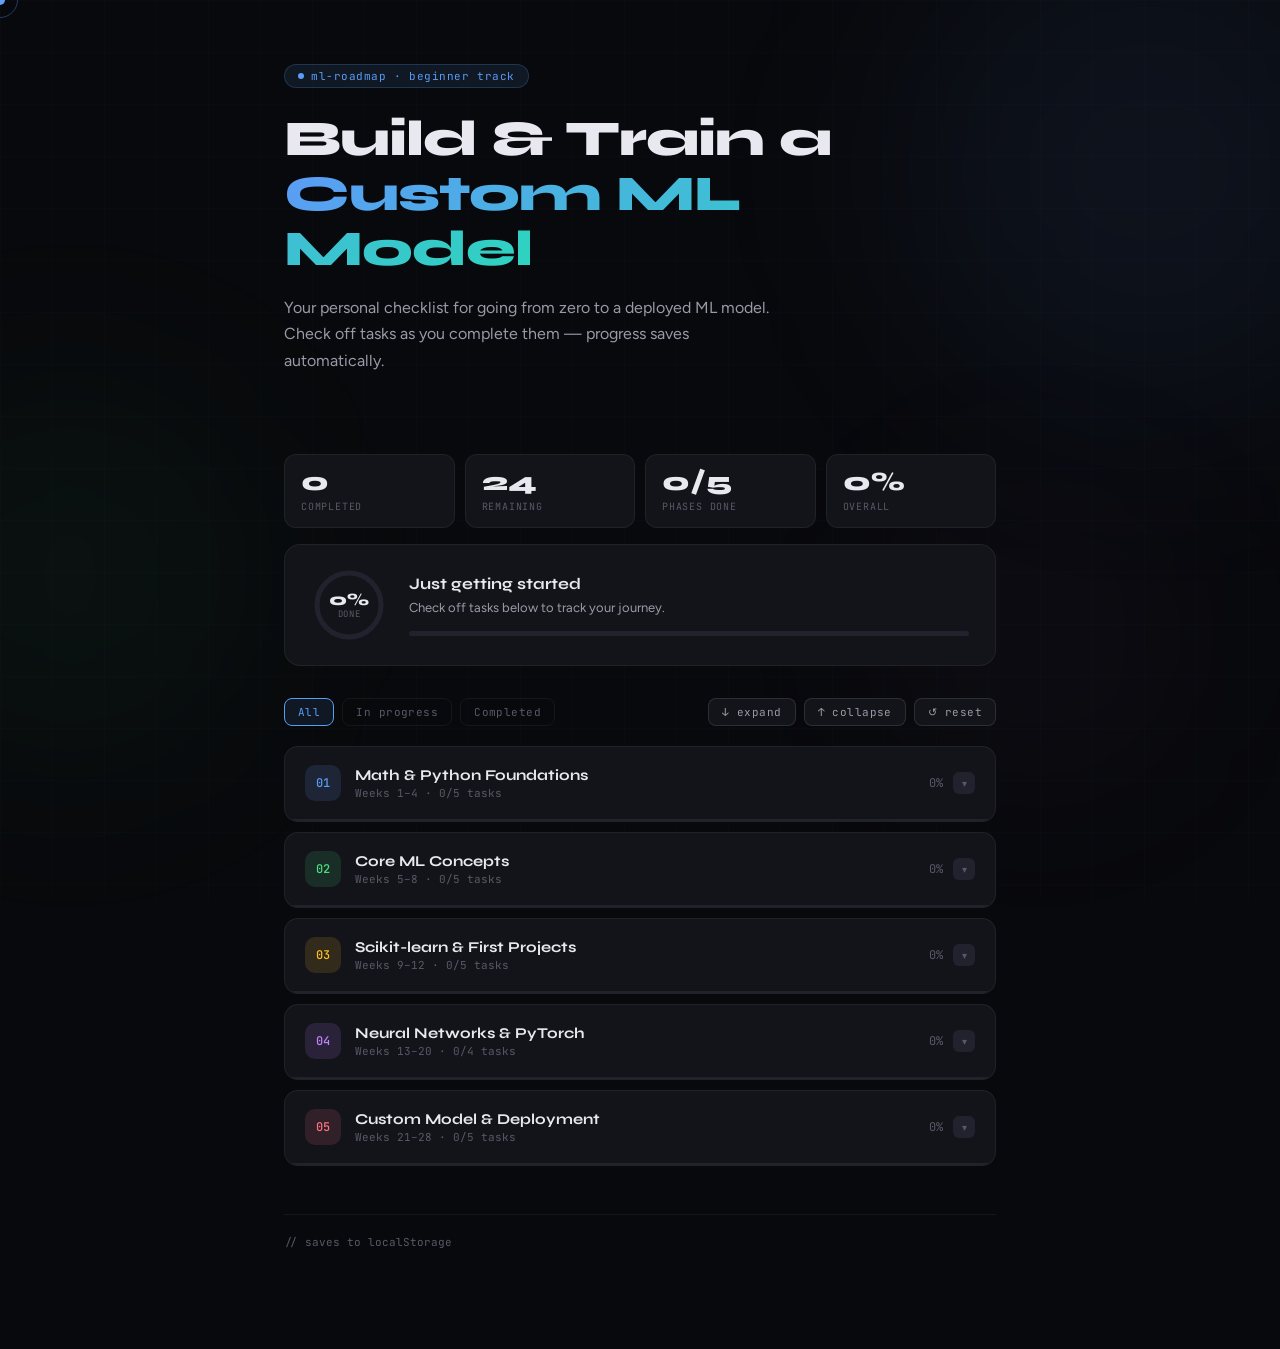
==== commit 42edb7c4: "Add files via upload" ====
--- a/index.html
+++ b/index.html
@@ -6,506 +6,10 @@
 <title>ML Roadmap — Checklist</title>
 <link rel="preconnect" href="https://fonts.googleapis.com">
 <link href="https://fonts.googleapis.com/css2?family=Syne:wght@400;700;800&family=JetBrains+Mono:wght@400;500&family=Figtree:wght@300;400;500;600&display=swap" rel="stylesheet">
-<style>
-:root {
-  --bg: #08090c;
-  --bg2: #0f1015;
-  --surface: #13141a;
-  --surface2: #1a1b23;
-  --surface3: #21222d;
-  --border: rgba(255,255,255,0.06);
-  --border2: rgba(255,255,255,0.11);
-  --border3: rgba(255,255,255,0.18);
-  --text: #e9e7f0;
-  --text2: #9b99a8;
-  --text3: #5a5868;
-  --blue: #5b9cf6;
-  --blue2: #3b7de8;
-  --green: #4ade80;
-  --green2: #22c55e;
-  --amber: #fbbf24;
-  --purple: #c084fc;
-  --coral: #fb7185;
-  --teal: #2dd4bf;
-}
-
-*, *::before, *::after { box-sizing: border-box; margin: 0; padding: 0; }
-html { scroll-behavior: smooth; }
-
-body {
-  background: var(--bg);
-  color: var(--text);
-  font-family: 'Figtree', sans-serif;
-  min-height: 100vh;
-  overflow-x: hidden;
-  cursor: none;
-}
-
-/* Custom cursor */
-#cursor {
-  position: fixed;
-  width: 10px; height: 10px;
-  background: var(--blue);
-  border-radius: 50%;
-  pointer-events: none;
-  z-index: 9999;
-  transform: translate(-50%, -50%);
-  transition: width 0.2s, height 0.2s, background 0.2s;
-  mix-blend-mode: screen;
-}
-#cursor-ring {
-  position: fixed;
-  width: 36px; height: 36px;
-  border: 1.5px solid rgba(91,156,246,0.35);
-  border-radius: 50%;
-  pointer-events: none;
-  z-index: 9998;
-  transform: translate(-50%, -50%);
-  transition: width 0.25s, height 0.25s, border-color 0.2s;
-}
-body.hovering #cursor { width: 16px; height: 16px; background: var(--green); }
-body.hovering #cursor-ring { width: 50px; height: 50px; border-color: rgba(74,222,128,0.3); }
-
-/* Grid bg */
-body::before {
-  content: '';
-  position: fixed; inset: 0;
-  background-image:
-    linear-gradient(rgba(91,156,246,0.022) 1px, transparent 1px),
-    linear-gradient(90deg, rgba(91,156,246,0.022) 1px, transparent 1px);
-  background-size: 52px 52px;
-  pointer-events: none;
-  z-index: 0;
-}
-
-/* Glow blobs */
-.blob {
-  position: fixed;
-  border-radius: 50%;
-  filter: blur(100px);
-  pointer-events: none;
-  z-index: 0;
-  animation: blobFloat 10s ease-in-out infinite;
-}
-.blob-1 { width: 500px; height: 500px; background: rgba(91,156,246,0.065); top: -80px; right: -120px; animation-delay: 0s; }
-.blob-2 { width: 380px; height: 380px; background: rgba(74,222,128,0.045); bottom: 15%; left: -120px; animation-delay: 3.5s; }
-.blob-3 { width: 280px; height: 280px; background: rgba(192,132,252,0.04); top: 55%; right: 8%; animation-delay: 6s; }
-@keyframes blobFloat {
-  0%,100% { transform: translateY(0) scale(1); }
-  50% { transform: translateY(-20px) scale(1.06); }
-}
-
-.container {
-  max-width: 760px;
-  margin: 0 auto;
-  padding: 0 24px 100px;
-  position: relative;
-  z-index: 1;
-}
-
-/* Toast */
-#toast {
-  position: fixed;
-  bottom: 32px; left: 50%;
-  transform: translateX(-50%) translateY(16px);
-  background: var(--surface3);
-  border: 1px solid var(--border2);
-  border-radius: 12px;
-  padding: 11px 20px;
-  font-size: 13px;
-  color: var(--text);
-  z-index: 1000;
-  opacity: 0;
-  transition: opacity 0.3s, transform 0.3s;
-  pointer-events: none;
-  white-space: nowrap;
-}
-#toast.show { opacity: 1; transform: translateX(-50%) translateY(0); }
-
-/* Header */
-header { padding: 64px 0 44px; }
-
-.header-tag {
-  display: inline-flex;
-  align-items: center;
-  gap: 7px;
-  font-family: 'JetBrains Mono', monospace;
-  font-size: 11px;
-  color: var(--blue);
-  background: rgba(91,156,246,0.1);
-  border: 1px solid rgba(91,156,246,0.22);
-  border-radius: 99px;
-  padding: 4px 13px;
-  margin-bottom: 24px;
-  letter-spacing: 0.05em;
-}
-.pulse-dot {
-  width: 6px; height: 6px;
-  background: var(--blue);
-  border-radius: 50%;
-  animation: blink 1.8s ease-in-out infinite;
-}
-@keyframes blink { 0%,100%{opacity:1} 50%{opacity:0.25} }
-
-h1 {
-  font-family: 'Syne', sans-serif;
-  font-size: clamp(30px, 5.5vw, 50px);
-  font-weight: 800;
-  line-height: 1.1;
-  letter-spacing: -0.02em;
-  margin-bottom: 18px;
-}
-h1 em {
-  font-style: normal;
-  background: linear-gradient(135deg, var(--blue) 0%, var(--teal) 100%);
-  -webkit-background-clip: text;
-  -webkit-text-fill-color: transparent;
-  background-clip: text;
-}
-
-.header-desc {
-  font-size: 16px;
-  color: var(--text2);
-  max-width: 500px;
-  line-height: 1.65;
-  margin-bottom: 36px;
-}
-
-/* Stats */
-.stats-bar {
-  display: grid;
-  grid-template-columns: repeat(4, 1fr);
-  gap: 10px;
-  margin-bottom: 16px;
-}
-.stat-card {
-  background: var(--surface);
-  border: 1px solid var(--border);
-  border-radius: 12px;
-  padding: 14px 16px;
-  transition: border-color 0.2s, transform 0.2s;
-}
-.stat-card:hover { border-color: var(--border2); transform: translateY(-2px); }
-.stat-val {
-  font-family: 'Syne', sans-serif;
-  font-size: 26px;
-  font-weight: 800;
-  color: var(--text);
-  line-height: 1;
-  margin-bottom: 5px;
-  transition: color 0.3s;
-}
-.stat-label {
-  font-family: 'JetBrains Mono', monospace;
-  font-size: 10px;
-  color: var(--text3);
-  text-transform: uppercase;
-  letter-spacing: 0.08em;
-}
-
-/* Global progress */
-.global-progress {
-  display: flex;
-  align-items: center;
-  gap: 22px;
-  background: var(--surface);
-  border: 1px solid var(--border);
-  border-radius: 16px;
-  padding: 22px 26px;
-  margin-bottom: 32px;
-}
-
-.ring-wrap { position: relative; flex-shrink: 0; }
-.ring-wrap svg { transform: rotate(-90deg); display: block; }
-.ring-track { fill: none; stroke: var(--surface3); stroke-width: 5; }
-.ring-fill {
-  fill: none; stroke-width: 5; stroke-linecap: round;
-  stroke: url(#rg);
-  transition: stroke-dashoffset 0.7s cubic-bezier(0.34,1.56,0.64,1);
-}
-.ring-center {
-  position: absolute; inset: 0;
-  display: flex; flex-direction: column;
-  align-items: center; justify-content: center;
-}
-.ring-pct-text {
-  font-family: 'Syne', sans-serif;
-  font-size: 17px; font-weight: 800;
-  color: var(--text); line-height: 1;
-}
-.ring-pct-sub {
-  font-size: 9px;
-  color: var(--text3);
-  font-family: 'JetBrains Mono', monospace;
-  text-transform: uppercase; letter-spacing: 0.06em;
-}
-
-.progress-info { flex: 1; }
-.progress-title {
-  font-family: 'Syne', sans-serif;
-  font-size: 16px; font-weight: 700;
-  margin-bottom: 5px;
-}
-.progress-sub { font-size: 13px; color: var(--text2); margin-bottom: 14px; line-height: 1.5; }
-.prog-bar-outer {
-  height: 5px; background: var(--surface3); border-radius: 3px; overflow: hidden;
-}
-.prog-bar-inner {
-  height: 5px; border-radius: 3px;
-  background: linear-gradient(90deg, var(--blue2), var(--teal));
-  transition: width 0.7s cubic-bezier(0.34,1.56,0.64,1);
-  position: relative;
-}
-.prog-bar-inner::after {
-  content: '';
-  position: absolute; right: 0; top: 0; bottom: 0; width: 32px;
-  background: linear-gradient(90deg, transparent, rgba(255,255,255,0.25));
-}
-
-/* Milestone */
-.milestone-banner {
-  background: linear-gradient(135deg, rgba(74,222,128,0.07), rgba(45,212,191,0.04));
-  border: 1px solid rgba(74,222,128,0.18);
-  border-radius: 12px;
-  padding: 14px 18px;
-  margin-bottom: 16px;
-  display: none;
-  align-items: center;
-  gap: 12px;
-  animation: fadeUp 0.4s ease;
-}
-.milestone-banner.visible { display: flex; }
-@keyframes fadeUp {
-  from { opacity: 0; transform: translateY(8px); }
-  to   { opacity: 1; transform: translateY(0); }
-}
-.m-icon { font-size: 24px; }
-.m-title { font-size: 14px; font-weight: 600; color: var(--green); }
-.m-sub { font-size: 12px; color: var(--text2); margin-top: 2px; }
-
-/* Filter + controls */
-.toolbar {
-  display: flex;
-  align-items: center;
-  gap: 8px;
-  margin-bottom: 20px;
-  flex-wrap: wrap;
-}
-.filter-tab {
-  font-family: 'JetBrains Mono', monospace;
-  font-size: 11px;
-  padding: 6px 13px;
-  border-radius: 8px;
-  border: 1px solid var(--border);
-  background: transparent;
-  color: var(--text3);
-  cursor: pointer;
-  transition: all 0.18s;
-  letter-spacing: 0.04em;
-}
-.filter-tab:hover { border-color: var(--border2); color: var(--text2); }
-.filter-tab.active { border-color: var(--blue); background: rgba(91,156,246,0.1); color: var(--blue); }
-
-.ctrl-btn {
-  font-family: 'JetBrains Mono', monospace;
-  font-size: 11px;
-  padding: 6px 13px;
-  border-radius: 8px;
-  border: 1px solid var(--border2);
-  background: var(--surface);
-  color: var(--text2);
-  cursor: pointer;
-  transition: all 0.18s;
-  letter-spacing: 0.04em;
-}
-.ctrl-btn:hover { background: var(--surface2); color: var(--text); border-color: var(--border3); }
-.ctrl-btn.red:hover { border-color: var(--coral); color: var(--coral); }
-
-.spacer { flex: 1; }
-
-.streak {
-  display: none;
-  align-items: center;
-  gap: 5px;
-  font-family: 'JetBrains Mono', monospace;
-  font-size: 11px;
-  color: var(--amber);
-  background: rgba(251,191,36,0.1);
-  border: 1px solid rgba(251,191,36,0.2);
-  border-radius: 99px;
-  padding: 4px 12px;
-}
-.streak.show { display: flex; }
-
-/* Phases */
-.phase {
-  margin-bottom: 10px;
-  border-radius: 14px;
-  border: 1px solid var(--border);
-  background: var(--surface);
-  overflow: hidden;
-  transition: border-color 0.25s;
-  animation: fadeUp 0.45s ease both;
-}
-.phase:hover { border-color: var(--border2); }
-.phase.complete { border-color: rgba(74,222,128,0.22); }
-
-.phase-header {
-  display: flex; align-items: center; gap: 14px;
-  padding: 18px 20px;
-  cursor: pointer; user-select: none;
-  transition: background 0.15s;
-}
-.phase-header:hover { background: var(--surface2); }
-
-.phase-icon {
-  width: 36px; height: 36px; border-radius: 10px;
-  display: flex; align-items: center; justify-content: center;
-  font-family: 'JetBrains Mono', monospace;
-  font-size: 12px; font-weight: 500; flex-shrink: 0;
-  transition: transform 0.3s;
-}
-.phase-header:hover .phase-icon { transform: scale(1.1) rotate(-3deg); }
-
-.phase-info { flex: 1; min-width: 0; }
-.phase-title-text {
-  font-family: 'Syne', sans-serif;
-  font-size: 15px; font-weight: 700; margin-bottom: 2px;
-}
-.phase-sub-text {
-  font-family: 'JetBrains Mono', monospace;
-  font-size: 11px; color: var(--text3);
-}
-
-.phase-right { display: flex; align-items: center; gap: 10px; flex-shrink: 0; }
-.phase-pct-label {
-  font-family: 'JetBrains Mono', monospace;
-  font-size: 12px; color: var(--text3); min-width: 32px; text-align: right;
-}
-
-.chevron {
-  width: 22px; height: 22px; border-radius: 6px;
-  background: var(--surface3);
-  display: flex; align-items: center; justify-content: center;
-  font-size: 10px; color: var(--text3);
-  transition: transform 0.3s cubic-bezier(0.34,1.56,0.64,1), background 0.2s;
-}
-.phase.open .chevron { transform: rotate(180deg); background: var(--surface2); }
-
-.phase-prog-strip { height: 2px; background: var(--surface3); }
-.phase-prog-bar { height: 2px; transition: width 0.5s cubic-bezier(0.34,1.56,0.64,1); }
-
-.phase-body {
-  max-height: 0; overflow: hidden;
-  transition: max-height 0.4s cubic-bezier(0.4,0,0.2,1);
-}
-.phase.open .phase-body { max-height: 1400px; }
-.phase-body-inner { padding: 12px 18px 20px; }
-
-/* Tasks */
-.task {
-  display: flex; align-items: flex-start; gap: 12px;
-  padding: 10px 10px;
-  border-radius: 9px; cursor: pointer;
-  transition: background 0.15s;
-  margin-bottom: 2px;
-}
-.task:hover { background: var(--surface2); }
-.task:active { transform: scale(0.99); }
-
-.task-box {
-  width: 21px; height: 21px; border-radius: 6px;
-  border: 1.5px solid var(--border3);
-  flex-shrink: 0; margin-top: 1px;
-  display: flex; align-items: center; justify-content: center;
-  transition: all 0.25s cubic-bezier(0.34,1.56,0.64,1);
-  background: transparent;
-  overflow: hidden; position: relative;
-}
-.task-box::before {
-  content: '';
-  position: absolute; inset: 0;
-  background: rgba(74,222,128,0.12);
-  transform: scale(0);
-  transition: transform 0.25s cubic-bezier(0.34,1.56,0.64,1);
-  border-radius: 4px;
-}
-.task.done .task-box { border-color: var(--green2); }
-.task.done .task-box::before { transform: scale(1); }
-
-.check-icon {
-  position: relative; z-index: 1;
-  opacity: 0; transform: scale(0) rotate(-15deg);
-  transition: all 0.25s cubic-bezier(0.34,1.56,0.64,1);
-  color: var(--green); display: block;
-}
-.task.done .check-icon { opacity: 1; transform: scale(1) rotate(0deg); }
-
-.task-body { flex: 1; }
-.task-label {
-  font-size: 14px; color: var(--text); line-height: 1.5;
-  transition: color 0.2s;
-}
-.task.done .task-label { color: var(--text3); text-decoration: line-through; text-decoration-color: var(--text3); }
-.task-tag {
-  display: inline-block;
-  font-family: 'JetBrains Mono', monospace;
-  font-size: 10px; padding: 2px 7px; border-radius: 5px;
-  margin-top: 4px; letter-spacing: 0.04em;
-}
-
-/* Resources */
-.resources-box {
-  margin-top: 14px; padding: 14px;
-  background: var(--surface2); border-radius: 10px;
-  border: 1px solid var(--border);
-}
-.res-head {
-  font-family: 'JetBrains Mono', monospace;
-  font-size: 10px; color: var(--text3);
-  text-transform: uppercase; letter-spacing: 0.1em;
-  margin-bottom: 10px;
-}
-.res-chips { display: flex; flex-wrap: wrap; gap: 6px; }
-.res-chip {
-  font-size: 12px; padding: 5px 11px;
-  border-radius: 7px; border: 1px solid var(--border2);
-  color: var(--text2); background: var(--surface);
-  transition: all 0.18s; cursor: default;
-}
-.res-chip:hover { border-color: var(--border3); color: var(--text); transform: translateY(-1px); }
-
-/* Confetti */
-.confetti-piece {
-  position: fixed; pointer-events: none; z-index: 9999;
-  animation: cfall linear forwards;
-  border-radius: 2px;
-}
-@keyframes cfall {
-  0%   { opacity: 1; }
-  100% { opacity: 0; transform: translateY(110vh) rotate(720deg); }
-}
-
-footer {
-  margin-top: 48px; padding-top: 20px;
-  border-top: 1px solid var(--border);
-  display: flex; justify-content: space-between;
-  align-items: center; flex-wrap: wrap; gap: 8px;
-}
-.footer-note {
-  font-family: 'JetBrains Mono', monospace;
-  font-size: 11px; color: var(--text3);
-}
-
-@media(max-width:560px){
-  .stats-bar { grid-template-columns: repeat(2,1fr); }
-  .global-progress { flex-direction: column; align-items: flex-start; gap: 16px; }
-  h1 { font-size: 28px; }
-  header { padding: 44px 0 32px; }
-}
-</style>
+<link rel="stylesheet" href="style.css">
 </head>
 <body>
+
 <div id="cursor"></div>
 <div id="cursor-ring"></div>
 
@@ -514,6 +18,21 @@
 <div class="blob blob-3"></div>
 
 <div id="toast"></div>
+
+<!-- Resource Modal -->
+<div id="modal-overlay" onclick="closeModal()">
+  <div id="modal" onclick="event.stopPropagation()">
+    <div id="modal-header">
+      <div id="modal-phase-icon"></div>
+      <div>
+        <div id="modal-title">Resources</div>
+        <div id="modal-subtitle"></div>
+      </div>
+      <button id="modal-close" onclick="closeModal()">✕</button>
+    </div>
+    <div id="modal-body"></div>
+  </div>
+</div>
 
 <div class="container">
   <header>
@@ -578,335 +97,7 @@
   </footer>
 </div>
 
-<script>
-const PHASES=[
-  {title:"Math & Python foundations",weeks:"Weeks 1–4",num:"01",
-   color:"#5b9cf6",bg:"rgba(91,156,246,0.13)",
-   tasks:[
-    {t:"Review linear algebra basics: vectors, matrices, dot products",tag:"Math"},
-    {t:"Learn calculus fundamentals: derivatives and the chain rule",tag:"Math"},
-    {t:"Get comfortable with probability & statistics (mean, variance, distributions)",tag:"Math"},
-    {t:"Set up Python environment with conda or venv",tag:"Python"},
-    {t:"Practice NumPy and pandas for data manipulation",tag:"Python"},
-   ],
-   res:["3Blue1Brown (YouTube)","Khan Academy","fast.ai Practical DL","NumPy docs"]},
-  {title:"Core ML concepts",weeks:"Weeks 5–8",num:"02",
-   color:"#4ade80",bg:"rgba(74,222,128,0.13)",
-   tasks:[
-    {t:"Understand supervised vs unsupervised learning",tag:"Theory"},
-    {t:"Learn the train / validation / test split concept",tag:"Theory"},
-    {t:"Implement linear regression from scratch with NumPy",tag:"Code"},
-    {t:"Implement logistic regression and understand loss functions",tag:"Code"},
-    {t:"Understand gradient descent and how models learn",tag:"Theory"},
-   ],
-   res:["Hands-On ML (Géron)","StatQuest (YouTube)","Kaggle Learn","scikit-learn docs"]},
-  {title:"Scikit-learn & first projects",weeks:"Weeks 9–12",num:"03",
-   color:"#fbbf24",bg:"rgba(251,191,36,0.13)",
-   tasks:[
-    {t:"Build decision trees and random forests with scikit-learn",tag:"Code"},
-    {t:"Learn cross-validation, overfitting, and regularization",tag:"Theory"},
-    {t:"Complete a Kaggle competition (Titanic or House Prices)",tag:"Project"},
-    {t:"Learn feature engineering and data preprocessing pipelines",tag:"Code"},
-    {t:"Evaluate models: precision, recall, F1, and confusion matrices",tag:"Theory"},
-   ],
-   res:["Kaggle Competitions","scikit-learn User Guide","Towards Data Science"]},
-  {title:"Neural networks & PyTorch",weeks:"Weeks 13–20",num:"04",
-   color:"#c084fc",bg:"rgba(192,132,252,0.13)",
-   tasks:[
-    {t:"Understand how neural networks work: layers, activations, backprop",tag:"Theory"},
-    {t:"Learn PyTorch: tensors, autograd, and training loops",tag:"Code"},
-    {t:"Train a feedforward network on a real dataset (e.g. MNIST)",tag:"Project"},
-    {t:"Experiment with CNNs for image data or RNNs for sequences",tag:"Code"},
-   ],
-   res:["fast.ai course","PyTorch tutorials","Deep Learning (Goodfellow)","Papers With Code"]},
-  {title:"Custom model & deployment",weeks:"Weeks 21–28",num:"05",
-   color:"#fb7185",bg:"rgba(251,113,133,0.13)",
-   tasks:[
-    {t:"Define your problem: data sources, target variable, success metric",tag:"Plan"},
-    {t:"Collect, clean, and explore your dataset (EDA)",tag:"Data"},
-    {t:"Train and iterate on your custom model architecture",tag:"Train"},
-    {t:"Tune hyperparameters with a systematic approach",tag:"Train"},
-    {t:"Package and deploy the model (Flask API or Hugging Face Spaces)",tag:"Deploy"},
-   ],
-   res:["Hugging Face Spaces","W&B for experiment tracking","Streamlit for demos","ONNX for export"]},
-];
-
-const TAGS={
-  Math:   ["rgba(91,156,246,0.14)","#5b9cf6"],
-  Python: ["rgba(74,222,128,0.14)","#4ade80"],
-  Theory: ["rgba(192,132,252,0.14)","#c084fc"],
-  Code:   ["rgba(251,191,36,0.14)","#fbbf24"],
-  Project:["rgba(45,212,191,0.14)","#2dd4bf"],
-  Plan:   ["rgba(251,113,133,0.14)","#fb7185"],
-  Data:   ["rgba(251,191,36,0.14)","#fbbf24"],
-  Train:  ["rgba(192,132,252,0.14)","#c084fc"],
-  Deploy: ["rgba(251,113,133,0.14)","#fb7185"],
-};
-
-const MILESTONES=[
-  {pct:25, icon:"🚀",title:"25% complete!",sub:"Solid start — math and Python are paying off."},
-  {pct:50, icon:"⚡",title:"Halfway there!",sub:"Right in the middle of the ML journey."},
-  {pct:75, icon:"🔥",title:"75% done!",sub:"Almost there — the model is within reach."},
-  {pct:100,icon:"🎓",title:"All done!",sub:"You built and deployed a custom ML model."},
-];
-
-const KEY="mlroadmap_v3";
-let state={}, activeFilter="all", shownM=new Set();
-const TOTAL=PHASES.reduce((s,p)=>s+p.tasks.length,0);
-
-function load(){ try{state=JSON.parse(localStorage.getItem(KEY))||{};}catch{state={};} }
-function save(){ state._ts=Date.now(); localStorage.setItem(KEY,JSON.stringify(state)); }
-
-function pDone(pi){ return PHASES[pi].tasks.filter((_,ti)=>state[`${pi}_${ti}`]).length; }
-function allDone(){ return PHASES.reduce((s,_,pi)=>s+pDone(pi),0); }
-
-/* ---- Render ---- */
-function render(){
-  const wrap=document.getElementById("phases-wrap");
-  wrap.innerHTML="";
-  PHASES.forEach((_,pi)=>{
-    const el=buildPhase(pi);
-    el.style.animationDelay=(pi*0.06)+"s";
-    wrap.appendChild(el);
-    applyFilter(el,pi);
-  });
-  updateGlobal();
-}
-
-function buildPhase(pi){
-  const p=PHASES[pi];
-  const done=pDone(pi), total=p.tasks.length;
-  const pct=Math.round(done/total*100);
-  const isOpen=!!state[`o${pi}`], isComp=done===total;
-
-  const el=document.createElement("div");
-  el.className="phase"+(isOpen?" open":"")+(isComp?" complete":"");
-  el.id=`p${pi}`;
-
-  el.innerHTML=`
-    <div class="phase-header" onclick="togglePhase(${pi})">
-      <div class="phase-icon" style="background:${p.bg};color:${p.color}">${p.num}</div>
-      <div class="phase-info">
-        <div class="phase-title-text">${p.title}</div>
-        <div class="phase-sub-text" id="ps${pi}">${p.weeks} · ${done}/${total} tasks</div>
-      </div>
-      <div class="phase-right">
-        <span class="phase-pct-label" id="pp${pi}">${pct}%</span>
-        <div class="chevron" id="ch${pi}">▾</div>
-      </div>
-    </div>
-    <div class="phase-prog-strip">
-      <div class="phase-prog-bar" id="pb${pi}" style="width:${pct}%;background:${p.color}"></div>
-    </div>
-    <div class="phase-body">
-      <div class="phase-body-inner">
-        <div id="tl${pi}">${buildTasks(pi)}</div>
-        <div class="resources-box">
-          <div class="res-head">📚 Resources</div>
-          <div class="res-chips">${p.res.map(r=>`<span class="res-chip">${r}</span>`).join("")}</div>
-        </div>
-      </div>
-    </div>`;
-  return el;
-}
-
-function buildTasks(pi){
-  return PHASES[pi].tasks.map((t,ti)=>{
-    const done=!!state[`${pi}_${ti}`];
-    const [bg,col]=TAGS[t.tag]||["rgba(255,255,255,0.08)","#888"];
-    return `<div class="task${done?" done":""}" onclick="toggleTask(${pi},${ti})">
-      <div class="task-box">
-        <svg class="check-icon" width="11" height="9" viewBox="0 0 11 9" fill="none">
-          <path d="M1 4L4 7.5L10 1" stroke="currentColor" stroke-width="2.2" stroke-linecap="round" stroke-linejoin="round"/>
-        </svg>
-      </div>
-      <div class="task-body">
-        <div class="task-label">${t.t}</div>
-        <span class="task-tag" style="background:${bg};color:${col}">${t.tag}</span>
-      </div>
-    </div>`;
-  }).join("");
-}
-
-function refreshPhase(pi){
-  const el=document.getElementById(`p${pi}`);
-  if(!el)return;
-  const done=pDone(pi), total=PHASES[pi].tasks.length;
-  const pct=Math.round(done/total*100);
-  const isComp=done===total;
-  el.classList.toggle("complete",isComp);
-  document.getElementById(`ps${pi}`).textContent=`${PHASES[pi].weeks} · ${done}/${total} tasks`;
-  document.getElementById(`pp${pi}`).textContent=pct+"%";
-  document.getElementById(`pb${pi}`).style.width=pct+"%";
-  document.getElementById(`tl${pi}`).innerHTML=buildTasks(pi);
-}
-
-function applyFilter(el,pi){
-  const done=pDone(pi), total=PHASES[pi].tasks.length;
-  if(activeFilter==="done") el.style.display=done===total?"":"none";
-  else if(activeFilter==="active") el.style.display=(done>0&&done<total)?"":"none";
-  else el.style.display="";
-}
-
-function updateGlobal(){
-  const done=allDone(), pct=Math.round(done/TOTAL*100);
-  document.getElementById("s-done").textContent=done;
-  document.getElementById("s-left").textContent=TOTAL-done;
-  const compPhases=PHASES.filter((_,pi)=>pDone(pi)===PHASES[pi].tasks.length).length;
-  document.getElementById("s-phases").textContent=`${compPhases}/5`;
-  document.getElementById("s-pct").textContent=pct+"%";
-
-  const circ=201.1;
-  document.getElementById("ring-arc").style.strokeDashoffset=circ-(pct/100)*circ;
-  document.getElementById("ring-pct").textContent=pct+"%";
-  document.getElementById("prog-bar").style.width=pct+"%";
-
-  const msgs=[
-    [0,"Just getting started","Check off tasks below to track your journey."],
-    [10,"Making moves 💪","You've crossed the starting line."],
-    [25,"Building momentum 🚀","A quarter done — math and Python are paying off."],
-    [50,"Halfway there ⚡","Right in the middle of the roadmap. Keep going."],
-    [75,"Almost there 🔥","Three-quarters done. The model is within reach."],
-    [90,"Final stretch 🎯","So close. Time to deploy!"],
-    [100,"You did it! 🎓","All tasks complete — you built a custom ML model."],
-  ];
-  let title=msgs[0][1], sub=msgs[0][2];
-  for(const[t,ti,si]of msgs){if(pct>=t){title=ti;sub=si;}}
-  document.getElementById("prog-title").textContent=title;
-  document.getElementById("prog-sub").textContent=sub;
-
-  for(const m of MILESTONES){
-    if(pct>=m.pct&&!shownM.has(m.pct)){
-      shownM.add(m.pct);
-      triggerMilestone(m);
-    }
-  }
-  updateStreak();
-  if(state._ts){
-    const d=new Date(state._ts);
-    document.getElementById("last-save").textContent=
-      `saved ${d.toLocaleDateString()} ${d.toLocaleTimeString([],{hour:"2-digit",minute:"2-digit"})}`;
-  }
-}
-
-function triggerMilestone(m){
-  document.getElementById("m-icon").textContent=m.icon;
-  document.getElementById("m-title").textContent=m.title;
-  document.getElementById("m-sub").textContent=m.sub;
-  const el=document.getElementById("milestone");
-  el.classList.add("visible");
-  if(m.pct>=50) spawnConfetti();
-  setTimeout(()=>el.classList.remove("visible"),5000);
-}
-
-function updateStreak(){
-  const el=document.getElementById("streak");
-  const today=new Date().toDateString();
-  if(!state._lastDay){el.classList.remove("show");return;}
-  if(state._lastDay===today||(state._streak||0)>1){
-    el.classList.add("show");
-    document.getElementById("streak-n").textContent=state._streak||1;
-  }else el.classList.remove("show");
-}
-
-function recordActivity(){
-  const today=new Date().toDateString();
-  if(state._lastDay!==today){
-    const yest=new Date(Date.now()-86400000).toDateString();
-    state._streak=(state._lastDay===yest)?(state._streak||1)+1:1;
-    state._lastDay=today;
-  }
-}
-
-/* ---- Interactions ---- */
-function toggleTask(pi,ti){
-  const wasD=!!state[`${pi}_${ti}`];
-  state[`${pi}_${ti}`]=!wasD;
-  if(!wasD) recordActivity();
-  save();
-  refreshPhase(pi);
-  updateGlobal();
-  PHASES.forEach((_,i)=>{const el=document.getElementById(`p${i}`);if(el)applyFilter(el,i);});
-  if(!wasD) toast("Task completed ✓");
-}
-
-function togglePhase(pi){
-  state[`o${pi}`]=!state[`o${pi}`];
-  save();
-  const el=document.getElementById(`p${pi}`);
-  el.classList.toggle("open",!!state[`o${pi}`]);
-  document.getElementById(`ch${pi}`).textContent=state[`o${pi}`]?"▾":"▸";
-}
-
-function expandAll(){PHASES.forEach((_,pi)=>{state[`o${pi}`]=true;});save();render();}
-function collapseAll(){PHASES.forEach((_,pi)=>{state[`o${pi}`]=false;});save();render();}
-function askReset(){
-  if(!confirm("Reset all progress? This can't be undone."))return;
-  Object.keys(state).filter(k=>!k.startsWith("o")).forEach(k=>delete state[k]);
-  shownM.clear();
-  save();render();
-  toast("Progress reset");
-}
-
-function toast(msg){
-  const el=document.getElementById("toast");
-  el.textContent=msg;
-  el.classList.add("show");
-  clearTimeout(el._t);
-  el._t=setTimeout(()=>el.classList.remove("show"),2200);
-}
-
-function spawnConfetti(){
-  const cols=["#5b9cf6","#4ade80","#fbbf24","#c084fc","#fb7185","#2dd4bf","#f97316"];
-  for(let i=0;i<90;i++){
-    setTimeout(()=>{
-      const el=document.createElement("div");
-      el.className="confetti-piece";
-      const sz=6+Math.random()*8;
-      el.style.cssText=`left:${8+Math.random()*84}vw;top:-${sz*2}px;width:${sz}px;height:${sz*(0.4+Math.random()*0.8)}px;background:${cols[Math.floor(Math.random()*cols.length)]};animation-duration:${1.4+Math.random()*2}s;animation-delay:${Math.random()*0.4}s;transform:rotate(${Math.random()*360}deg);border-radius:${Math.random()>.5?"50%":"3px"};`;
-      document.body.appendChild(el);
-      setTimeout(()=>el.remove(),3200);
-    },i*18);
-  }
-}
-
-/* Filter tabs */
-document.querySelectorAll(".filter-tab").forEach(b=>{
-  b.addEventListener("click",()=>{
-    document.querySelectorAll(".filter-tab").forEach(x=>x.classList.remove("active"));
-    b.classList.add("active");
-    activeFilter=b.dataset.f;
-    PHASES.forEach((_,pi)=>{const el=document.getElementById(`p${pi}`);if(el)applyFilter(el,pi);});
-  });
-});
-
-/* Custom cursor */
-let cx=0,cy=0,rx=0,ry=0;
-const cur=document.getElementById("cursor"),curR=document.getElementById("cursor-ring");
-document.addEventListener("mousemove",e=>{cx=e.clientX;cy=e.clientY;});
-(function loop(){
-  cur.style.left=cx+"px";cur.style.top=cy+"px";
-  rx+=(cx-rx)*0.13;ry+=(cy-ry)*0.13;
-  curR.style.left=rx+"px";curR.style.top=ry+"px";
-  requestAnimationFrame(loop);
-})();
-document.addEventListener("mouseover",e=>{
-  if(e.target.closest(".task,.ctrl-btn,.filter-tab,.res-chip,.phase-header"))
-    document.body.classList.add("hovering");
-});
-document.addEventListener("mouseout",()=>document.body.classList.remove("hovering"));
-document.addEventListener("mouseleave",()=>{cur.style.opacity="0";curR.style.opacity="0";});
-document.addEventListener("mouseenter",()=>{cur.style.opacity="1";curR.style.opacity="1";});
-
-/* Keyboard shortcuts */
-document.addEventListener("keydown",e=>{
-  if(e.target.tagName==="INPUT")return;
-  if(e.key==="e")expandAll();
-  if(e.key==="c")collapseAll();
-});
-
-load();
-render();
-</script>
+<script src="data.js"></script>
+<script src="app.js"></script>
 </body>
 </html>
--- a/style.css
+++ b/style.css
@@ -0,0 +1,642 @@
+/* ─── Variables ─────────────────────────────────────────────────────────────── */
+:root {
+  --bg: #08090c;
+  --surface: #13141a;
+  --surface2: #1a1b23;
+  --surface3: #21222d;
+  --border: rgba(255,255,255,0.06);
+  --border2: rgba(255,255,255,0.11);
+  --border3: rgba(255,255,255,0.18);
+  --text: #e9e7f0;
+  --text2: #9b99a8;
+  --text3: #5a5868;
+  --blue: #5b9cf6;
+  --blue2: #3b7de8;
+  --green: #4ade80;
+  --green2: #22c55e;
+  --amber: #fbbf24;
+  --purple: #c084fc;
+  --coral: #fb7185;
+  --teal: #2dd4bf;
+}
+
+/* ─── Reset & Base ───────────────────────────────────────────────────────────── */
+*, *::before, *::after { box-sizing: border-box; margin: 0; padding: 0; }
+html { scroll-behavior: smooth; }
+
+body {
+  background: var(--bg);
+  color: var(--text);
+  font-family: 'Figtree', sans-serif;
+  min-height: 100vh;
+  overflow-x: hidden;
+  cursor: none;
+}
+
+/* ─── Background Grid ────────────────────────────────────────────────────────── */
+body::before {
+  content: '';
+  position: fixed; inset: 0;
+  background-image:
+    linear-gradient(rgba(91,156,246,0.022) 1px, transparent 1px),
+    linear-gradient(90deg, rgba(91,156,246,0.022) 1px, transparent 1px);
+  background-size: 52px 52px;
+  pointer-events: none;
+  z-index: 0;
+}
+
+/* ─── Blobs ──────────────────────────────────────────────────────────────────── */
+.blob {
+  position: fixed;
+  border-radius: 50%;
+  filter: blur(100px);
+  pointer-events: none;
+  z-index: 0;
+  animation: blobFloat 10s ease-in-out infinite;
+}
+.blob-1 { width: 500px; height: 500px; background: rgba(91,156,246,0.065); top: -80px; right: -120px; animation-delay: 0s; }
+.blob-2 { width: 380px; height: 380px; background: rgba(74,222,128,0.045); bottom: 15%; left: -120px; animation-delay: 3.5s; }
+.blob-3 { width: 280px; height: 280px; background: rgba(192,132,252,0.04); top: 55%; right: 8%; animation-delay: 6s; }
+
+@keyframes blobFloat {
+  0%,100% { transform: translateY(0) scale(1); }
+  50%      { transform: translateY(-20px) scale(1.06); }
+}
+
+/* ─── Cursor ─────────────────────────────────────────────────────────────────── */
+#cursor {
+  position: fixed;
+  width: 10px; height: 10px;
+  background: var(--blue);
+  border-radius: 50%;
+  pointer-events: none;
+  z-index: 9999;
+  transform: translate(-50%, -50%);
+  transition: width 0.2s, height 0.2s, background 0.2s;
+  mix-blend-mode: screen;
+}
+#cursor-ring {
+  position: fixed;
+  width: 36px; height: 36px;
+  border: 1.5px solid rgba(91,156,246,0.35);
+  border-radius: 50%;
+  pointer-events: none;
+  z-index: 9998;
+  transform: translate(-50%, -50%);
+  transition: width 0.25s, height 0.25s, border-color 0.2s;
+}
+body.hovering #cursor { width: 16px; height: 16px; background: var(--green); }
+body.hovering #cursor-ring { width: 50px; height: 50px; border-color: rgba(74,222,128,0.3); }
+
+/* ─── Layout ─────────────────────────────────────────────────────────────────── */
+.container {
+  max-width: 760px;
+  margin: 0 auto;
+  padding: 0 24px 100px;
+  position: relative;
+  z-index: 1;
+}
+
+/* ─── Toast ──────────────────────────────────────────────────────────────────── */
+#toast {
+  position: fixed;
+  bottom: 32px; left: 50%;
+  transform: translateX(-50%) translateY(16px);
+  background: var(--surface3);
+  border: 1px solid var(--border2);
+  border-radius: 12px;
+  padding: 11px 20px;
+  font-size: 13px;
+  color: var(--text);
+  z-index: 1000;
+  opacity: 0;
+  transition: opacity 0.3s, transform 0.3s;
+  pointer-events: none;
+  white-space: nowrap;
+}
+#toast.show { opacity: 1; transform: translateX(-50%) translateY(0); }
+
+/* ─── Header ─────────────────────────────────────────────────────────────────── */
+header { padding: 64px 0 44px; }
+
+.header-tag {
+  display: inline-flex;
+  align-items: center;
+  gap: 7px;
+  font-family: 'JetBrains Mono', monospace;
+  font-size: 11px;
+  color: var(--blue);
+  background: rgba(91,156,246,0.1);
+  border: 1px solid rgba(91,156,246,0.22);
+  border-radius: 99px;
+  padding: 4px 13px;
+  margin-bottom: 24px;
+  letter-spacing: 0.05em;
+}
+
+.pulse-dot {
+  width: 6px; height: 6px;
+  background: var(--blue);
+  border-radius: 50%;
+  animation: blink 1.8s ease-in-out infinite;
+}
+
+@keyframes blink { 0%,100%{opacity:1} 50%{opacity:0.25} }
+
+h1 {
+  font-family: 'Syne', sans-serif;
+  font-size: clamp(30px, 5.5vw, 50px);
+  font-weight: 800;
+  line-height: 1.1;
+  letter-spacing: -0.02em;
+  margin-bottom: 18px;
+}
+h1 em {
+  font-style: normal;
+  background: linear-gradient(135deg, var(--blue) 0%, var(--teal) 100%);
+  -webkit-background-clip: text;
+  -webkit-text-fill-color: transparent;
+  background-clip: text;
+}
+
+.header-desc {
+  font-size: 16px;
+  color: var(--text2);
+  max-width: 500px;
+  line-height: 1.65;
+  margin-bottom: 36px;
+}
+
+/* ─── Stats ──────────────────────────────────────────────────────────────────── */
+.stats-bar {
+  display: grid;
+  grid-template-columns: repeat(4, 1fr);
+  gap: 10px;
+  margin-bottom: 16px;
+}
+.stat-card {
+  background: var(--surface);
+  border: 1px solid var(--border);
+  border-radius: 12px;
+  padding: 14px 16px;
+  transition: border-color 0.2s, transform 0.2s;
+}
+.stat-card:hover { border-color: var(--border2); transform: translateY(-2px); }
+
+.stat-val {
+  font-family: 'Syne', sans-serif;
+  font-size: 26px;
+  font-weight: 800;
+  color: var(--text);
+  line-height: 1;
+  margin-bottom: 5px;
+  transition: color 0.3s;
+}
+.stat-label {
+  font-family: 'JetBrains Mono', monospace;
+  font-size: 10px;
+  color: var(--text3);
+  text-transform: uppercase;
+  letter-spacing: 0.08em;
+}
+
+/* ─── Global Progress Ring ───────────────────────────────────────────────────── */
+.global-progress {
+  display: flex;
+  align-items: center;
+  gap: 22px;
+  background: var(--surface);
+  border: 1px solid var(--border);
+  border-radius: 16px;
+  padding: 22px 26px;
+  margin-bottom: 32px;
+}
+
+.ring-wrap { position: relative; flex-shrink: 0; }
+.ring-wrap svg { transform: rotate(-90deg); display: block; }
+.ring-track { fill: none; stroke: var(--surface3); stroke-width: 5; }
+.ring-fill {
+  fill: none; stroke-width: 5; stroke-linecap: round;
+  stroke: url(#rg);
+  transition: stroke-dashoffset 0.7s cubic-bezier(0.34,1.56,0.64,1);
+}
+.ring-center {
+  position: absolute; inset: 0;
+  display: flex; flex-direction: column;
+  align-items: center; justify-content: center;
+}
+.ring-pct-text {
+  font-family: 'Syne', sans-serif;
+  font-size: 17px; font-weight: 800;
+  color: var(--text); line-height: 1;
+}
+.ring-pct-sub {
+  font-size: 9px;
+  color: var(--text3);
+  font-family: 'JetBrains Mono', monospace;
+  text-transform: uppercase; letter-spacing: 0.06em;
+}
+
+.progress-info { flex: 1; }
+.progress-title {
+  font-family: 'Syne', sans-serif;
+  font-size: 16px; font-weight: 700;
+  margin-bottom: 5px;
+}
+.progress-sub { font-size: 13px; color: var(--text2); margin-bottom: 14px; line-height: 1.5; }
+
+.prog-bar-outer {
+  height: 5px; background: var(--surface3); border-radius: 3px; overflow: hidden;
+}
+.prog-bar-inner {
+  height: 5px; border-radius: 3px;
+  background: linear-gradient(90deg, var(--blue2), var(--teal));
+  transition: width 0.7s cubic-bezier(0.34,1.56,0.64,1);
+  position: relative;
+}
+.prog-bar-inner::after {
+  content: '';
+  position: absolute; right: 0; top: 0; bottom: 0; width: 32px;
+  background: linear-gradient(90deg, transparent, rgba(255,255,255,0.25));
+}
+
+/* ─── Milestone Banner ───────────────────────────────────────────────────────── */
+.milestone-banner {
+  background: linear-gradient(135deg, rgba(74,222,128,0.07), rgba(45,212,191,0.04));
+  border: 1px solid rgba(74,222,128,0.18);
+  border-radius: 12px;
+  padding: 14px 18px;
+  margin-bottom: 16px;
+  display: none;
+  align-items: center;
+  gap: 12px;
+  animation: fadeUp 0.4s ease;
+}
+.milestone-banner.visible { display: flex; }
+
+@keyframes fadeUp {
+  from { opacity: 0; transform: translateY(8px); }
+  to   { opacity: 1; transform: translateY(0); }
+}
+
+.m-icon { font-size: 24px; }
+.m-title { font-size: 14px; font-weight: 600; color: var(--green); }
+.m-sub { font-size: 12px; color: var(--text2); margin-top: 2px; }
+
+/* ─── Toolbar ────────────────────────────────────────────────────────────────── */
+.toolbar {
+  display: flex;
+  align-items: center;
+  gap: 8px;
+  margin-bottom: 20px;
+  flex-wrap: wrap;
+}
+.spacer { flex: 1; }
+
+.filter-tab {
+  font-family: 'JetBrains Mono', monospace;
+  font-size: 11px;
+  padding: 6px 13px;
+  border-radius: 8px;
+  border: 1px solid var(--border);
+  background: transparent;
+  color: var(--text3);
+  cursor: pointer;
+  transition: all 0.18s;
+  letter-spacing: 0.04em;
+}
+.filter-tab:hover { border-color: var(--border2); color: var(--text2); }
+.filter-tab.active { border-color: var(--blue); background: rgba(91,156,246,0.1); color: var(--blue); }
+
+.ctrl-btn {
+  font-family: 'JetBrains Mono', monospace;
+  font-size: 11px;
+  padding: 6px 13px;
+  border-radius: 8px;
+  border: 1px solid var(--border2);
+  background: var(--surface);
+  color: var(--text2);
+  cursor: pointer;
+  transition: all 0.18s;
+  letter-spacing: 0.04em;
+}
+.ctrl-btn:hover { background: var(--surface2); color: var(--text); border-color: var(--border3); }
+.ctrl-btn.red:hover { border-color: var(--coral); color: var(--coral); }
+
+.streak {
+  display: none;
+  align-items: center;
+  gap: 5px;
+  font-family: 'JetBrains Mono', monospace;
+  font-size: 11px;
+  color: var(--amber);
+  background: rgba(251,191,36,0.1);
+  border: 1px solid rgba(251,191,36,0.2);
+  border-radius: 99px;
+  padding: 4px 12px;
+}
+.streak.show { display: flex; }
+
+/* ─── Phase Cards ────────────────────────────────────────────────────────────── */
+.phase {
+  margin-bottom: 10px;
+  border-radius: 14px;
+  border: 1px solid var(--border);
+  background: var(--surface);
+  overflow: hidden;
+  transition: border-color 0.25s;
+  animation: fadeUp 0.45s ease both;
+}
+.phase:hover { border-color: var(--border2); }
+.phase.complete { border-color: rgba(74,222,128,0.22); }
+
+.phase-header {
+  display: flex; align-items: center; gap: 14px;
+  padding: 18px 20px;
+  cursor: pointer; user-select: none;
+  transition: background 0.15s;
+}
+.phase-header:hover { background: var(--surface2); }
+
+.phase-icon {
+  width: 36px; height: 36px; border-radius: 10px;
+  display: flex; align-items: center; justify-content: center;
+  font-family: 'JetBrains Mono', monospace;
+  font-size: 12px; font-weight: 500; flex-shrink: 0;
+  transition: transform 0.3s;
+}
+.phase-header:hover .phase-icon { transform: scale(1.1) rotate(-3deg); }
+
+.phase-info { flex: 1; min-width: 0; }
+.phase-title-text { font-family: 'Syne', sans-serif; font-size: 15px; font-weight: 700; margin-bottom: 2px; }
+.phase-sub-text { font-family: 'JetBrains Mono', monospace; font-size: 11px; color: var(--text3); }
+
+.phase-right { display: flex; align-items: center; gap: 10px; flex-shrink: 0; }
+.phase-pct-label { font-family: 'JetBrains Mono', monospace; font-size: 12px; color: var(--text3); min-width: 32px; text-align: right; }
+
+.chevron {
+  width: 22px; height: 22px; border-radius: 6px;
+  background: var(--surface3);
+  display: flex; align-items: center; justify-content: center;
+  font-size: 10px; color: var(--text3);
+  transition: transform 0.3s cubic-bezier(0.34,1.56,0.64,1), background 0.2s;
+}
+.phase.open .chevron { transform: rotate(180deg); background: var(--surface2); }
+
+.phase-prog-strip { height: 2px; background: var(--surface3); }
+.phase-prog-bar { height: 2px; transition: width 0.5s cubic-bezier(0.34,1.56,0.64,1); }
+
+.phase-body {
+  max-height: 0; overflow: hidden;
+  transition: max-height 0.45s cubic-bezier(0.4,0,0.2,1);
+}
+.phase.open .phase-body { max-height: 1600px; }
+.phase-body-inner { padding: 12px 18px 20px; }
+
+/* ─── Tasks ──────────────────────────────────────────────────────────────────── */
+.task {
+  display: flex; align-items: flex-start; gap: 12px;
+  padding: 10px 10px;
+  border-radius: 9px; cursor: pointer;
+  transition: background 0.15s;
+  margin-bottom: 2px;
+}
+.task:hover { background: var(--surface2); }
+.task:active { transform: scale(0.99); }
+
+.task-box {
+  width: 21px; height: 21px; border-radius: 6px;
+  border: 1.5px solid var(--border3);
+  flex-shrink: 0; margin-top: 1px;
+  display: flex; align-items: center; justify-content: center;
+  transition: all 0.25s cubic-bezier(0.34,1.56,0.64,1);
+  background: transparent; overflow: hidden; position: relative;
+}
+.task-box::before {
+  content: '';
+  position: absolute; inset: 0;
+  background: rgba(74,222,128,0.12);
+  transform: scale(0);
+  transition: transform 0.25s cubic-bezier(0.34,1.56,0.64,1);
+  border-radius: 4px;
+}
+.task.done .task-box { border-color: var(--green2); }
+.task.done .task-box::before { transform: scale(1); }
+
+.check-icon {
+  position: relative; z-index: 1;
+  opacity: 0; transform: scale(0) rotate(-15deg);
+  transition: all 0.25s cubic-bezier(0.34,1.56,0.64,1);
+  color: var(--green); display: block;
+}
+.task.done .check-icon { opacity: 1; transform: scale(1) rotate(0deg); }
+
+.task-body { flex: 1; }
+.task-label { font-size: 14px; color: var(--text); line-height: 1.5; transition: color 0.2s; }
+.task.done .task-label { color: var(--text3); text-decoration: line-through; text-decoration-color: var(--text3); }
+
+.task-tag {
+  display: inline-block;
+  font-family: 'JetBrains Mono', monospace;
+  font-size: 10px; padding: 2px 7px; border-radius: 5px;
+  margin-top: 4px; letter-spacing: 0.04em;
+}
+
+/* ─── Resources Box ──────────────────────────────────────────────────────────── */
+.resources-box {
+  margin-top: 14px; padding: 16px;
+  background: var(--surface2); border-radius: 10px;
+  border: 1px solid var(--border);
+}
+.res-head {
+  font-family: 'JetBrains Mono', monospace;
+  font-size: 11px; color: var(--text3);
+  text-transform: uppercase; letter-spacing: 0.1em;
+  margin-bottom: 10px;
+  display: flex; align-items: center; gap: 8px;
+}
+.res-count {
+  font-size: 10px;
+  color: var(--text3);
+  background: var(--surface3);
+  border-radius: 99px;
+  padding: 1px 7px;
+  text-transform: none;
+  letter-spacing: 0;
+}
+
+.res-chips { display: flex; flex-wrap: wrap; gap: 7px; margin-bottom: 10px; }
+
+.res-chip {
+  display: flex; align-items: center; gap: 6px;
+  font-size: 12px; padding: 6px 11px;
+  border-radius: 8px; border: 1px solid var(--border2);
+  color: var(--text2); background: var(--surface);
+  cursor: pointer; transition: all 0.18s;
+  font-family: 'Figtree', sans-serif;
+}
+.res-chip:hover {
+  background: var(--surface3);
+  border-color: var(--border3);
+  color: var(--text);
+  transform: translateY(-1px);
+}
+.res-chip-icon { font-size: 13px; line-height: 1; }
+.res-chip-type {
+  font-family: 'JetBrains Mono', monospace;
+  font-size: 9px; letter-spacing: 0.06em;
+  text-transform: uppercase;
+}
+.res-chip-name { font-size: 12px; }
+
+.view-all-btn {
+  width: 100%; padding: 9px;
+  border-radius: 8px; border: 1px solid var(--border2);
+  background: transparent; font-family: 'JetBrains Mono', monospace;
+  font-size: 11px; letter-spacing: 0.04em;
+  cursor: pointer; transition: all 0.18s;
+}
+.view-all-btn:hover { background: var(--surface3); }
+
+/* ─── Resource Modal ─────────────────────────────────────────────────────────── */
+#modal-overlay {
+  position: fixed; inset: 0;
+  background: rgba(0,0,0,0.7);
+  backdrop-filter: blur(8px);
+  z-index: 500;
+  opacity: 0; pointer-events: none;
+  transition: opacity 0.25s;
+  display: flex; align-items: center; justify-content: center;
+  padding: 24px;
+}
+#modal-overlay.open { opacity: 1; pointer-events: all; }
+
+#modal {
+  background: var(--surface);
+  border: 1px solid var(--border2);
+  border-radius: 18px;
+  width: 100%; max-width: 580px;
+  max-height: 80vh;
+  overflow: hidden;
+  display: flex; flex-direction: column;
+  transform: translateY(20px) scale(0.97);
+  transition: transform 0.3s cubic-bezier(0.34,1.56,0.64,1);
+  box-shadow: 0 32px 80px rgba(0,0,0,0.5);
+}
+#modal.open { transform: translateY(0) scale(1); }
+
+#modal-header {
+  display: flex; align-items: center; gap: 12px;
+  padding: 20px 22px;
+  border-bottom: 1px solid var(--border);
+  flex-shrink: 0;
+}
+
+#modal-title {
+  font-family: 'Syne', sans-serif;
+  font-size: 16px; font-weight: 700;
+  color: var(--text);
+}
+#modal-subtitle {
+  font-family: 'JetBrains Mono', monospace;
+  font-size: 11px; color: var(--text3);
+  margin-top: 2px;
+}
+
+#modal-close {
+  margin-left: auto;
+  width: 28px; height: 28px;
+  border-radius: 8px;
+  background: var(--surface3); border: none;
+  color: var(--text2); cursor: pointer;
+  font-size: 12px;
+  display: flex; align-items: center; justify-content: center;
+  transition: all 0.18s; flex-shrink: 0;
+}
+#modal-close:hover { background: var(--surface2); color: var(--text); }
+
+#modal-body {
+  overflow-y: auto; padding: 16px 22px 22px;
+  display: flex; flex-direction: column; gap: 8px;
+}
+
+.modal-resource {
+  display: flex; align-items: center; gap: 14px;
+  padding: 14px 14px;
+  border-radius: 12px; border: 1px solid var(--border);
+  background: var(--surface2);
+  text-decoration: none;
+  transition: all 0.18s;
+  cursor: pointer;
+}
+.modal-resource:hover {
+  border-color: var(--border2);
+  background: var(--surface3);
+  transform: translateX(4px);
+}
+
+.modal-res-icon {
+  width: 40px; height: 40px; border-radius: 10px;
+  display: flex; align-items: center; justify-content: center;
+  font-size: 18px; flex-shrink: 0;
+}
+
+.modal-res-info { flex: 1; min-width: 0; }
+.modal-res-name {
+  font-size: 13px; font-weight: 500;
+  color: var(--text); line-height: 1.4;
+  margin-bottom: 3px;
+}
+.modal-res-desc {
+  font-size: 12px; color: var(--text2);
+  line-height: 1.4;
+  white-space: nowrap; overflow: hidden; text-overflow: ellipsis;
+}
+
+.modal-res-badge {
+  font-family: 'JetBrains Mono', monospace;
+  font-size: 10px; padding: 3px 8px; border-radius: 5px;
+  flex-shrink: 0; letter-spacing: 0.04em;
+  text-transform: uppercase;
+}
+
+.modal-res-arrow {
+  color: var(--text3); font-size: 14px;
+  flex-shrink: 0; transition: transform 0.2s, color 0.2s;
+}
+.modal-resource:hover .modal-res-arrow { transform: translate(2px,-2px); color: var(--text2); }
+
+/* ─── Confetti ────────────────────────────────────────────────────────────────── */
+.confetti-piece {
+  position: fixed; pointer-events: none; z-index: 9999;
+  animation: cfall linear forwards;
+  border-radius: 2px;
+}
+@keyframes cfall {
+  0%   { opacity: 1; }
+  100% { opacity: 0; transform: translateY(110vh) rotate(720deg); }
+}
+
+/* ─── Footer ─────────────────────────────────────────────────────────────────── */
+footer {
+  margin-top: 48px; padding-top: 20px;
+  border-top: 1px solid var(--border);
+  display: flex; justify-content: space-between;
+  align-items: center; flex-wrap: wrap; gap: 8px;
+}
+.footer-note {
+  font-family: 'JetBrains Mono', monospace;
+  font-size: 11px; color: var(--text3);
+}
+
+/* ─── Responsive ─────────────────────────────────────────────────────────────── */
+@media (max-width: 560px) {
+  .stats-bar { grid-template-columns: repeat(2,1fr); }
+  .global-progress { flex-direction: column; align-items: flex-start; gap: 16px; }
+  h1 { font-size: 28px; }
+  header { padding: 44px 0 32px; }
+  .phase-header { padding: 14px 16px; }
+  .phase-body-inner { padding: 10px 14px 16px; }
+  #modal { max-height: 90vh; }
+  .modal-res-desc { display: none; }
+}
